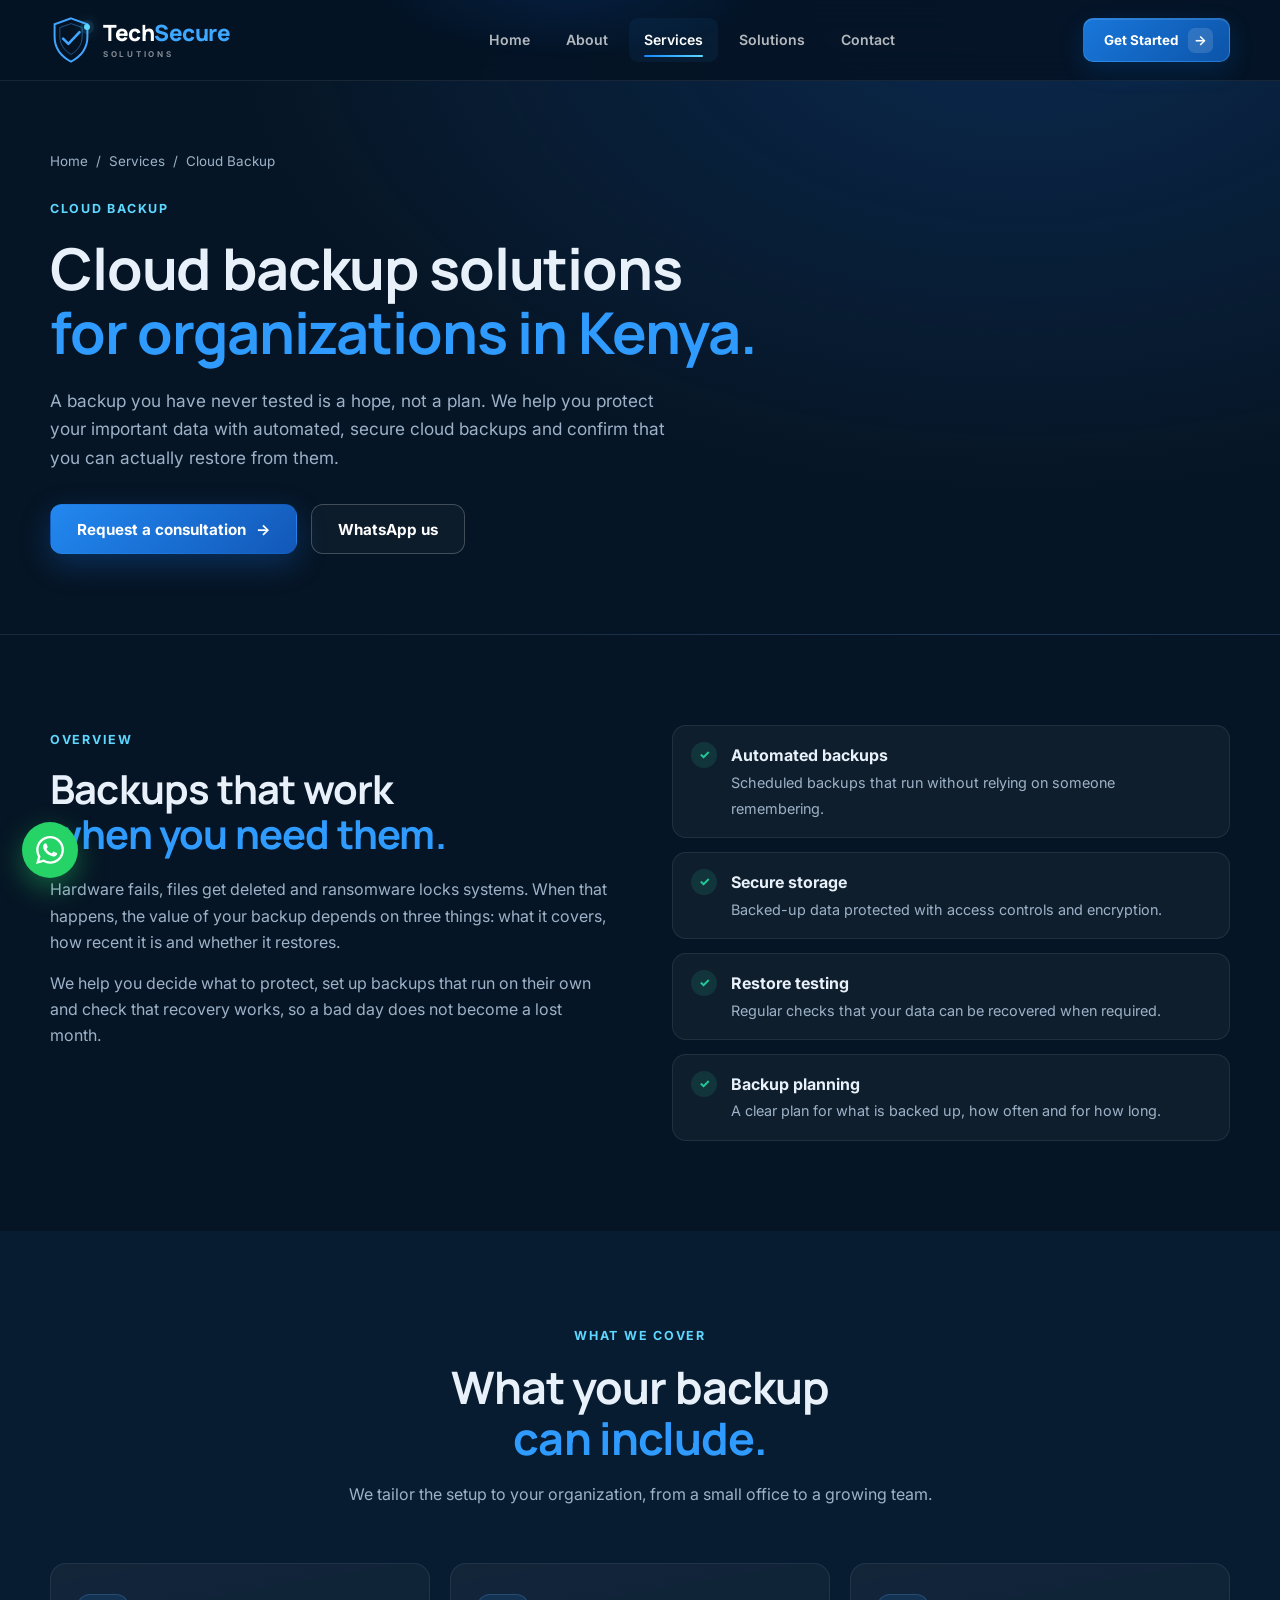
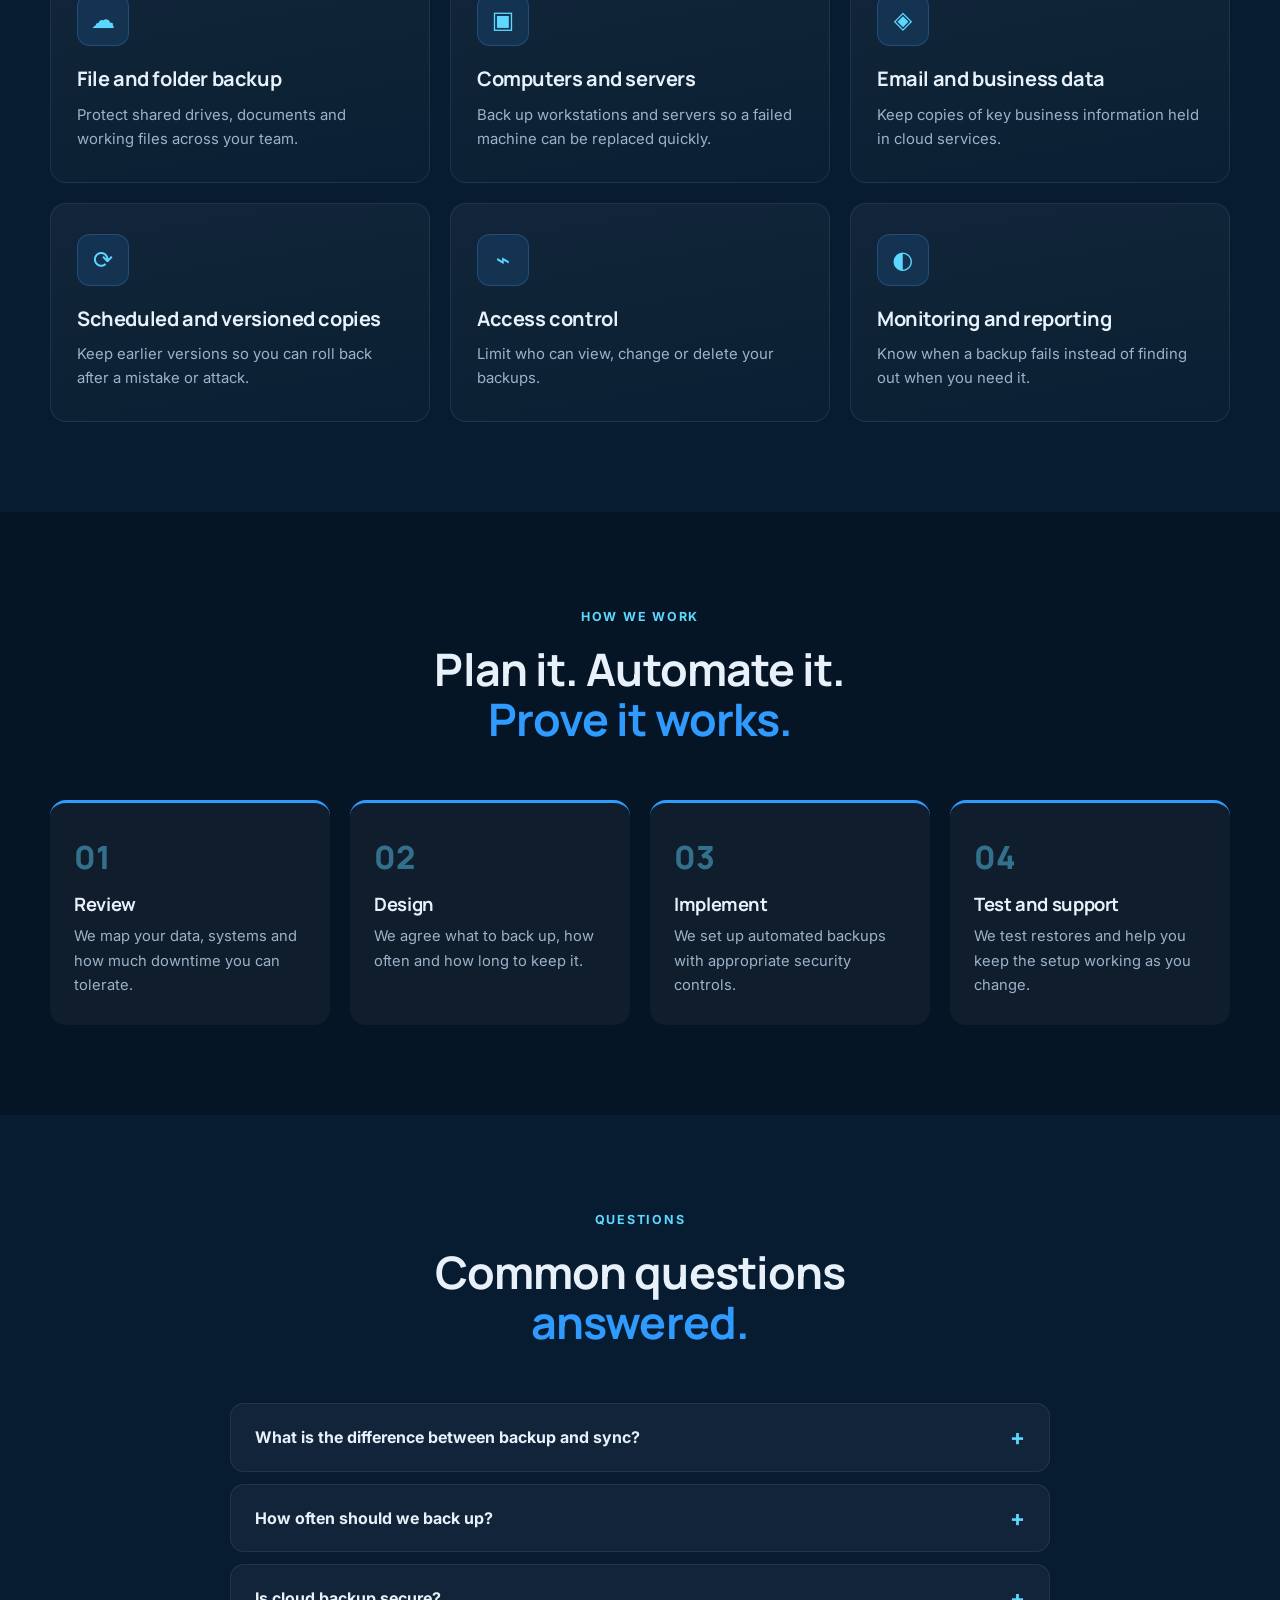
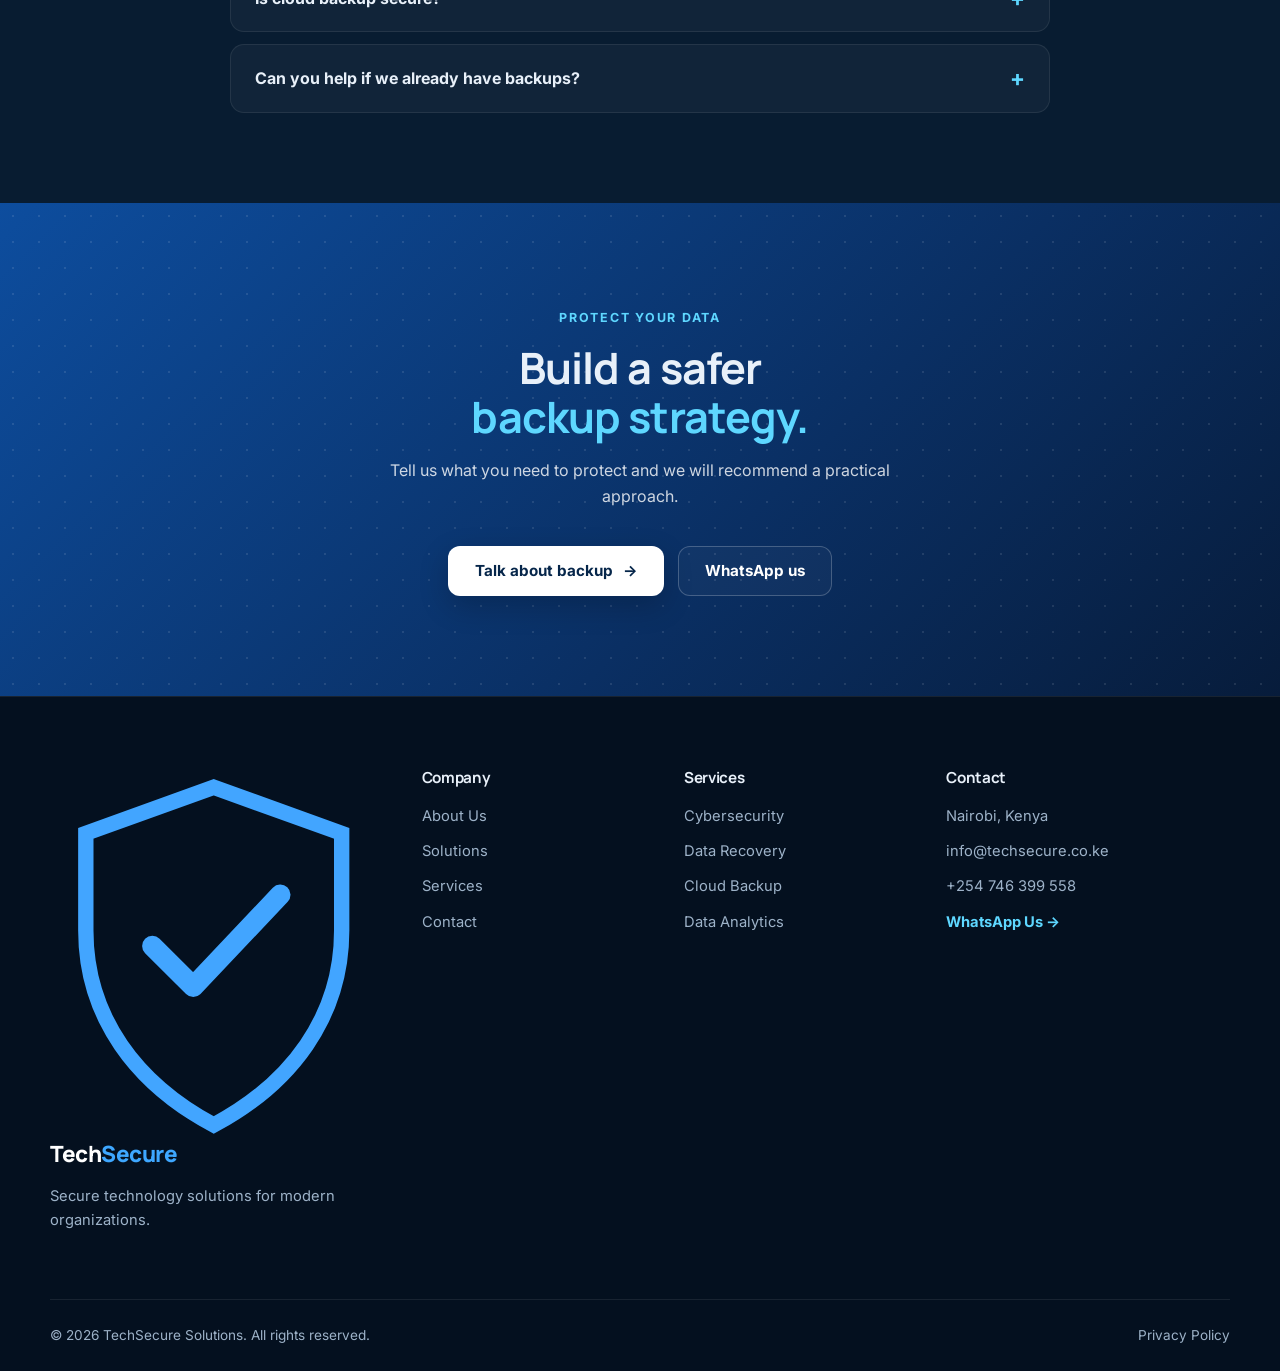
==== TechSecure/pages/cloud-backup.html @ e170213c "Add files via upload" ====
<!DOCTYPE html>
<html lang="en">
<head>
    <meta charset="UTF-8">
    <meta name="viewport" content="width=device-width, initial-scale=1.0">
    <title>Cloud Backup Solutions in Nairobi, Kenya | TechSecure Solutions</title>
    <meta name="description" content="TechSecure Solutions helps organizations in Nairobi and across Kenya plan and run secure, automated cloud backups that protect data and speed up recovery.">
    <meta name="robots" content="index, follow">
    <meta name="theme-color" content="#061525">
    <link rel="canonical" href="https://techsecure.co.ke/pages/cloud-backup.html">

    <meta property="og:type" content="website">
    <meta property="og:url" content="https://techsecure.co.ke/pages/cloud-backup.html">
    <meta property="og:title" content="Cloud Backup Solutions in Kenya | TechSecure Solutions">
    <meta property="og:description" content="TechSecure Solutions helps organizations in Nairobi and across Kenya plan and run secure, automated cloud backups that protect data and speed up recovery.">
    <meta property="og:image" content="https://techsecure.co.ke/images/og-image.png">
    <meta property="og:locale" content="en_KE">

    <link rel="icon" href="data:image/svg+xml,%3Csvg xmlns='http://www.w3.org/2000/svg' viewBox='0 0 32 32'%3E%3Crect width='32' height='32' rx='9' fill='%231466c8'/%3E%3Cpath d='M16 5.5l8 3v7c0 4.7-3.3 8.2-8 10-4.7-1.8-8-5.3-8-10v-7z' fill='none' stroke='%23fff' stroke-width='1.8' stroke-linejoin='round'/%3E%3Cpath d='M12 16l3 3 5-6' fill='none' stroke='%2319c29a' stroke-width='2.2' stroke-linecap='round' stroke-linejoin='round'/%3E%3C/svg%3E">

    <link rel="preconnect" href="https://fonts.googleapis.com">
    <link rel="preconnect" href="https://fonts.gstatic.com" crossorigin>
    <link href="https://fonts.googleapis.com/css2?family=Inter:wght@400;500;600;700;800&family=Manrope:wght@500;600;700;800&display=swap" rel="stylesheet">
    <link rel="stylesheet" href="../css/style.css">
</head>

<body>

    <a href="#main-content" class="skip-link">Skip to main content</a>

    <header class="site-header" id="site-header">
        <div class="header-glow"></div>
        <div class="container">
            <nav class="header-inner" aria-label="Main navigation">

                <a href="../index.html" class="brand" aria-label="TechSecure Solutions home">
                    <span class="brand-icon" aria-hidden="true">
                        <svg width="42" height="48" viewBox="0 0 64 72" xmlns="http://www.w3.org/2000/svg">
                            <path d="M32 3 L57 12 V31 C57 48 47 61 32 69 C17 61 7 48 7 31 V12 Z" fill="none" stroke="currentColor" stroke-width="3"/>
                            <path d="M32 11 L49 17 V31 C49 43 42 52 32 58 C22 52 15 43 15 31 V17 Z" fill="none" stroke="currentColor" stroke-width="1.5" opacity=".45"/>
                            <path d="M20 34 L28 42 L45 24" fill="none" stroke="currentColor" stroke-width="4" stroke-linecap="round" stroke-linejoin="round"/>
                        </svg>
                        <span class="brand-pulse"></span>
                    </span>
                    <span class="brand-name">
                        <span class="brand-tech">Tech</span>
                        <span class="brand-secure">Secure</span>
                        <small>SOLUTIONS</small>
                    </span>
                </a>

                <ul class="nav-links" id="main-navigation">
                    <li><a href="../index.html">Home</a></li>
                    <li><a href="../index.html#about">About</a></li>
                    <li><a href="../index.html#services" class="active">Services</a></li>
                    <li><a href="solutions.html">Solutions</a></li>
                    <li><a href="../index.html#contact">Contact</a></li>
                </ul>

                <a href="../index.html#contact" class="header-cta">
                    <span>Get Started</span>
                    <span class="header-cta-icon" aria-hidden="true">→</span>
                </a>

                <button class="menu-button" id="menuButton" type="button" aria-label="Open navigation menu" aria-expanded="false" aria-controls="main-navigation">
                    <span></span><span></span><span></span>
                </button>

            </nav>
        </div>
    </header>

    <main id="main-content">

        <section class="page-hero">
            <div class="container">
                <div class="breadcrumb">
                    <a href="../index.html">Home</a> <span>/</span>
                    <a href="../index.html#services">Services</a> <span>/</span>
                    <span>Cloud Backup</span>
                </div>
                <span class="section-tag">CLOUD BACKUP</span>
                <h1>Cloud backup solutions <span>for organizations in Kenya.</span></h1>
                <p>A backup you have never tested is a hope, not a plan. We help you protect your important data with automated, secure cloud backups and confirm that you can actually restore from them.</p>
                <div class="hero-buttons">
                    <a href="../index.html#contact" class="btn btn-primary">Request a consultation <span>→</span></a>
                    <a href="https://wa.me/254746399558?text=Hello%20TechSecure%2C%20I%27d%20like%20to%20ask%20about%20cloud%20backup." class="btn btn-outline" target="_blank" rel="noopener noreferrer">WhatsApp us</a>
                </div>
            </div>
        </section>

        <!-- OVERVIEW -->
        <section class="page-section">
            <div class="container split">
                <div>
                    <span class="section-tag">OVERVIEW</span>
                    <h2>Backups that work <span>when you need them.</span></h2>
                    <p>Hardware fails, files get deleted and ransomware locks systems. When that happens, the value of your backup depends on three things: what it covers, how recent it is and whether it restores.</p>
                    <p>We help you decide what to protect, set up backups that run on their own and check that recovery works, so a bad day does not become a lost month.</p>
                </div>
                <ul class="check-list">
                    <li><div><strong>Automated backups</strong><span>Scheduled backups that run without relying on someone remembering.</span></div></li>
                    <li><div><strong>Secure storage</strong><span>Backed-up data protected with access controls and encryption.</span></div></li>
                    <li><div><strong>Restore testing</strong><span>Regular checks that your data can be recovered when required.</span></div></li>
                    <li><div><strong>Backup planning</strong><span>A clear plan for what is backed up, how often and for how long.</span></div></li>
                </ul>
            </div>
        </section>

        <!-- WHAT WE COVER -->
        <section class="page-section alt">
            <div class="container">
                <div class="section-heading">
                    <span class="section-tag">WHAT WE COVER</span>
                    <h2>What your backup <span>can include.</span></h2>
                    <p>We tailor the setup to your organization, from a small office to a growing team.</p>
                </div>
                <div class="grid-3">
                    <article class="service-card">
                        <div class="service-icon" aria-hidden="true">☁</div>
                        <h3>File and folder backup</h3>
                        <p>Protect shared drives, documents and working files across your team.</p>
                    </article>
                    <article class="service-card">
                        <div class="service-icon" aria-hidden="true">▣</div>
                        <h3>Computers and servers</h3>
                        <p>Back up workstations and servers so a failed machine can be replaced quickly.</p>
                    </article>
                    <article class="service-card">
                        <div class="service-icon" aria-hidden="true">◈</div>
                        <h3>Email and business data</h3>
                        <p>Keep copies of key business information held in cloud services.</p>
                    </article>
                    <article class="service-card">
                        <div class="service-icon" aria-hidden="true">⟳</div>
                        <h3>Scheduled and versioned copies</h3>
                        <p>Keep earlier versions so you can roll back after a mistake or attack.</p>
                    </article>
                    <article class="service-card">
                        <div class="service-icon" aria-hidden="true">⌁</div>
                        <h3>Access control</h3>
                        <p>Limit who can view, change or delete your backups.</p>
                    </article>
                    <article class="service-card">
                        <div class="service-icon" aria-hidden="true">◐</div>
                        <h3>Monitoring and reporting</h3>
                        <p>Know when a backup fails instead of finding out when you need it.</p>
                    </article>
                </div>
            </div>
        </section>

        <!-- PROCESS -->
        <section class="page-section">
            <div class="container">
                <div class="section-heading">
                    <span class="section-tag">HOW WE WORK</span>
                    <h2>Plan it. Automate it. <span>Prove it works.</span></h2>
                </div>
                <div class="process-grid">
                    <div class="process-item"><span>01</span><h3>Review</h3><p>We map your data, systems and how much downtime you can tolerate.</p></div>
                    <div class="process-item"><span>02</span><h3>Design</h3><p>We agree what to back up, how often and how long to keep it.</p></div>
                    <div class="process-item"><span>03</span><h3>Implement</h3><p>We set up automated backups with appropriate security controls.</p></div>
                    <div class="process-item"><span>04</span><h3>Test and support</h3><p>We test restores and help you keep the setup working as you change.</p></div>
                </div>
            </div>
        </section>

        <!-- FAQ -->
        <section class="page-section alt">
            <div class="container">
                <div class="section-heading">
                    <span class="section-tag">QUESTIONS</span>
                    <h2>Common questions <span>answered.</span></h2>
                </div>
                <div class="faq">
                    <details><summary>What is the difference between backup and sync?</summary><p>Sync tools copy changes, including deletions and corrupted files, to every device. A backup keeps separate, recoverable copies, often with earlier versions, so you can go back in time.</p></details>
                    <details><summary>How often should we back up?</summary><p>It depends on how much work you can afford to redo. Many organizations back up daily; critical systems may need more frequent copies. We help you choose.</p></details>
                    <details><summary>Is cloud backup secure?</summary><p>It can be, when it is configured properly with strong access controls and encryption. Security depends on the setup, which is why we plan it with you.</p></details>
                    <details><summary>Can you help if we already have backups?</summary><p>Yes. We can review what you have, check coverage and test restores to find gaps before they cost you.</p></details>
                </div>
            </div>
        </section>

        <!-- CTA -->
        <section class="cta" aria-labelledby="page-cta-title">
            <div class="cta-pattern" aria-hidden="true"></div>
            <div class="container" style="text-align:center;">
                <span class="section-tag">PROTECT YOUR DATA</span>
                <h2 id="page-cta-title" style="font-size:clamp(1.9rem,4vw,2.7rem);">Build a safer <span style="color:var(--cyan);">backup strategy.</span></h2>
                <p style="margin:16px auto 30px;max-width:540px;color:rgba(255,255,255,.8);">Tell us what you need to protect and we will recommend a practical approach.</p>
                <div class="hero-buttons" style="justify-content:center;">
                    <a href="../index.html#contact" class="btn btn-light">Talk about backup <span>→</span></a>
                    <a href="https://wa.me/254746399558?text=Hello%20TechSecure%2C%20I%27d%20like%20to%20ask%20about%20your%20services." class="btn btn-outline" target="_blank" rel="noopener noreferrer">WhatsApp us</a>
                </div>
            </div>
        </section>

    </main>

    <footer class="footer">
        <div class="container">
            <div class="footer-grid">
                <div class="footer-company">
                    <a href="../index.html" class="brand" aria-label="TechSecure Solutions home">
                        <span class="brand-icon" aria-hidden="true">
                            <svg width="42" height="48" viewBox="0 0 64 72" xmlns="http://www.w3.org/2000/svg">
                                <path d="M32 3 L57 12 V31 C57 48 47 61 32 69 C17 61 7 48 7 31 V12 Z" fill="none" stroke="currentColor" stroke-width="3"/>
                                <path d="M20 34 L28 42 L45 24" fill="none" stroke="currentColor" stroke-width="4" stroke-linecap="round" stroke-linejoin="round"/>
                            </svg>
                        </span>
                        <span class="brand-name"><span class="brand-tech">Tech</span><span class="brand-secure">Secure</span></span>
                    </a>
                    <p>Secure technology solutions for modern organizations.</p>
                </div>
                <div>
                    <h3>Company</h3>
                    <a href="../index.html#about">About Us</a>
                    <a href="solutions.html">Solutions</a>
                    <a href="../index.html#services">Services</a>
                    <a href="../index.html#contact">Contact</a>
                </div>
                <div>
                    <h3>Services</h3>
                    <a href="cybersecurity.html">Cybersecurity</a>
                    <a href="data-recovery.html">Data Recovery</a>
                    <a href="cloud-backup.html">Cloud Backup</a>
                    <a href="data-analytics.html">Data Analytics</a>
                </div>
                <div>
                    <h3>Contact</h3>
                    <p>Nairobi, Kenya</p>
                    <a href="mailto:info@techsecure.co.ke">info@techsecure.co.ke</a>
                    <a href="tel:+254746399558">+254 746 399 558</a>
                    <a href="https://wa.me/254746399558?text=Hello%20TechSecure%2C%20I%27d%20like%20to%20ask%20about%20your%20services." class="footer-contact" target="_blank" rel="noopener noreferrer">WhatsApp Us →</a>
                </div>
            </div>
            <div class="footer-bottom">
                <p>© <span id="year"></span> TechSecure Solutions. All rights reserved.</p>
                <div><a href="privacy.html">Privacy Policy</a></div>
            </div>
        </div>
    </footer>

    <a class="wa-float" href="https://wa.me/254746399558?text=Hello%20TechSecure%2C%20I%27d%20like%20to%20ask%20about%20your%20services." target="_blank" rel="noopener noreferrer" aria-label="Chat with TechSecure on WhatsApp">
        <svg width="28" height="28" viewBox="0 0 24 24" fill="#fff" aria-hidden="true"><path d="M17.472 14.382c-.297-.149-1.758-.867-2.03-.967-.273-.099-.471-.148-.67.15-.197.297-.767.966-.94 1.164-.173.199-.347.223-.644.075-.297-.15-1.255-.463-2.39-1.475-.883-.788-1.48-1.761-1.653-2.059-.173-.297-.018-.458.13-.606.134-.133.298-.347.446-.52.149-.174.198-.298.298-.497.099-.198.05-.371-.025-.52-.075-.149-.669-1.612-.916-2.207-.242-.579-.487-.5-.669-.51-.173-.008-.371-.01-.57-.01-.198 0-.52.074-.792.372-.272.297-1.04 1.016-1.04 2.479 0 1.462 1.065 2.875 1.213 3.074.149.198 2.096 3.2 5.077 4.487.709.306 1.262.489 1.694.625.712.227 1.36.195 1.871.118.571-.085 1.758-.719 2.006-1.413.248-.694.248-1.289.173-1.413-.074-.124-.272-.198-.57-.347m-5.421 7.403h-.004a9.87 9.87 0 01-5.031-1.378l-.361-.214-3.741.982.998-3.648-.235-.374a9.86 9.86 0 01-1.51-5.26c.001-5.45 4.436-9.884 9.888-9.884 2.64 0 5.122 1.03 6.988 2.898a9.825 9.825 0 012.893 6.994c-.003 5.45-4.437 9.884-9.885 9.884m8.413-18.297A11.815 11.815 0 0012.05 0C5.495 0 .16 5.335.157 11.892c0 2.096.547 4.142 1.588 5.945L.057 24l6.305-1.654a11.882 11.882 0 005.683 1.448h.005c6.554 0 11.89-5.335 11.893-11.893a11.821 11.821 0 00-3.48-8.413Z"/></svg>
    </a>

    <button id="backToTop" class="back-to-top" type="button" aria-label="Back to top">↑</button>

    <script src="../js/script.js"></script>
</body>
</html>
---- TechSecure/css/style.css ----
/* ===== TECHSECURE — COMPLETE STYLESHEET (FINAL) ===== */

:root {
  --bg: #061525;
  --bg-2: #081c31;
  --line: rgba(255, 255, 255, .08);
  --text: #e8f0f9;
  --muted: #9db2c8;
  --blue: #2f9bff;
  --blue-d: #1466c8;
  --cyan: #5ed7ff;
  --green: #22c997;
  --purple: #8b7bff;
  --radius: 16px;
  --head: "Manrope", "Inter", system-ui, sans-serif;
  --body: "Inter", system-ui, -apple-system, "Segoe UI", sans-serif;
}

*, *::before, *::after { box-sizing: border-box; }
html { scroll-behavior: smooth; scroll-padding-top: 90px; }
body {
  margin: 0; background: var(--bg); color: var(--text);
  font-family: var(--body); font-size: 1rem; line-height: 1.65;
  -webkit-font-smoothing: antialiased;
}
img, svg { max-width: 100%; display: block; }
a { color: inherit; text-decoration: none; }
h1, h2, h3 { font-family: var(--head); line-height: 1.12; margin: 0; letter-spacing: -.02em; }
p { margin: 0; }
.container { width: min(1180px, 100% - 40px); margin-inline: auto; }
:focus-visible { outline: 2px solid var(--cyan); outline-offset: 3px; }

.skip-link {
  position: absolute; left: 12px; top: -60px; z-index: 3000;
  background: var(--blue); color: #fff; padding: 10px 16px; border-radius: 8px;
}
.skip-link:focus { top: 12px; }

/* ===== HEADER ===== */
.site-header {
  position: fixed; inset: 0 0 auto 0; z-index: 1000;
  background: rgba(5, 19, 36, .9); border-bottom: 1px solid var(--line);
  backdrop-filter: blur(18px); -webkit-backdrop-filter: blur(18px);
  transition: background .3s, box-shadow .3s, border-color .3s;
}
.site-header.scrolled {
  background: rgba(4, 16, 31, .97); border-bottom-color: rgba(58, 157, 255, .18);
  box-shadow: 0 12px 40px rgba(0, 0, 0, .25);
}
.header-glow {
  position: absolute; top: -120px; left: 28%; width: 420px; height: 180px;
  background: radial-gradient(ellipse, rgba(21, 117, 255, .14), transparent 70%);
  pointer-events: none;
}
.site-header .container { position: relative; }
.header-inner { min-height: 80px; display: flex; align-items: center; justify-content: space-between; gap: 28px; }

.brand { display: inline-flex; align-items: center; gap: 11px; flex-shrink: 0; }
.brand-icon { position: relative; width: 42px; height: 48px; color: #42a5ff; transition: transform .35s, color .35s, filter .35s; }
.brand-icon svg { width: 100%; height: 100%; }
.brand-pulse {
  position: absolute; width: 6px; height: 6px; top: 8px; right: 2px; border-radius: 50%;
  background: var(--cyan); box-shadow: 0 0 0 4px rgba(94, 215, 255, .1), 0 0 14px rgba(94, 215, 255, .7);
  animation: pulse 2.2s infinite ease-in-out;
}
@keyframes pulse { 0%, 100% { opacity: .45; transform: scale(.8); } 50% { opacity: 1; transform: scale(1.15); } }
.brand:hover .brand-icon { color: #66c4ff; transform: translateY(-1px) rotate(-2deg); filter: drop-shadow(0 0 12px rgba(58, 167, 255, .35)); }

.brand-name { display: flex; flex-wrap: wrap; align-items: baseline; line-height: 1; }
.brand-tech, .brand-secure { font-family: var(--head); font-size: 1.4rem; font-weight: 800; letter-spacing: -.5px; }
.brand-tech { color: #fff; }
.brand-secure { color: #3ea7ff; }
.brand-name small { flex-basis: 100%; margin-top: 5px; font-size: .5rem; font-weight: 700; letter-spacing: .34em; color: rgba(255, 255, 255, .5); }

.nav-links { display: flex; align-items: center; gap: 6px; margin: 0; padding: 0; list-style: none; }
.nav-links a {
  position: relative; display: inline-flex; align-items: center; min-height: 44px; padding: 0 15px;
  color: rgba(255, 255, 255, .7); font-size: .88rem; font-weight: 600; border-radius: 9px;
  transition: color .25s, background .25s;
}
.nav-links a::after {
  content: ""; position: absolute; left: 15px; right: 15px; bottom: 5px; height: 2px; border-radius: 10px;
  background: linear-gradient(90deg, #1687ff, var(--cyan)); transform: scaleX(0); transition: transform .25s;
}
.nav-links a:hover { color: #fff; background: rgba(255, 255, 255, .06); }
.nav-links a:hover::after, .nav-links a.active::after { transform: scaleX(1); }
.nav-links a.active { color: #fff; background: rgba(38, 137, 224, .08); }

.header-cta {
  display: inline-flex; align-items: center; gap: 10px; min-height: 44px; padding: 0 16px 0 20px;
  color: #fff; font-size: .84rem; font-weight: 700; border: 1px solid rgba(77, 171, 255, .35); border-radius: 10px;
  background: linear-gradient(135deg, #1977da, #0c54a9);
  box-shadow: 0 8px 24px rgba(0, 105, 210, .2), inset 0 1px 0 rgba(255, 255, 255, .12);
  transition: transform .25s, box-shadow .25s, border-color .25s;
}
.header-cta:hover { transform: translateY(-2px); border-color: rgba(112, 198, 255, .65); box-shadow: 0 12px 30px rgba(0, 115, 230, .3); }
.header-cta-icon { width: 25px; height: 25px; display: grid; place-items: center; border-radius: 7px; background: rgba(255, 255, 255, .13); transition: transform .25s; }
.header-cta:hover .header-cta-icon { transform: translateX(3px); }

.menu-button {
  display: none; width: 45px; height: 45px; padding: 0; flex-direction: column; align-items: center; justify-content: center; gap: 5px;
  border: 1px solid rgba(255, 255, 255, .14); border-radius: 10px; background: rgba(255, 255, 255, .05); cursor: pointer;
}
.menu-button span { width: 19px; height: 2px; border-radius: 10px; background: #fff; transition: transform .3s, opacity .3s; }

/* ===== BUTTONS & SHARED ===== */
.btn {
  display: inline-flex; align-items: center; justify-content: center; gap: 10px; min-height: 50px; padding: 0 26px;
  font: inherit; font-weight: 700; font-size: .95rem; border-radius: 12px; border: 1px solid transparent; cursor: pointer;
  transition: transform .25s, box-shadow .25s, background .25s, border-color .25s;
}
.btn:hover { transform: translateY(-2px); }
.btn-primary { color: #fff; background: linear-gradient(135deg, #2288f0, #1258b8); box-shadow: 0 10px 30px rgba(20, 110, 220, .3); }
.btn-outline { color: #fff; border-color: rgba(255, 255, 255, .22); background: rgba(255, 255, 255, .03); }
.btn-outline:hover { border-color: var(--cyan); background: rgba(94, 215, 255, .06); }
.btn-light { color: #06264a; background: #fff; box-shadow: 0 10px 30px rgba(0, 0, 0, .2); }

.section-tag { display: inline-block; margin-bottom: 16px; font-size: .78rem; font-weight: 700; letter-spacing: .14em; color: var(--cyan); }
h2 span, h1 span { color: var(--blue); display: block; }
.section-heading { max-width: 680px; margin: 0 auto 56px; text-align: center; }
.section-heading h2 { font-size: clamp(1.9rem, 4vw, 2.8rem); }
.section-heading p { margin-top: 18px; color: var(--muted); }
.text-link { display: inline-flex; gap: 8px; margin-top: 26px; font-weight: 700; color: var(--cyan); }
.text-link span { transition: transform .2s; }
.text-link:hover span { transform: translateX(4px); }

/* ===== HERO ===== */
.hero { position: relative; overflow: hidden; padding: 170px 0 100px; background: radial-gradient(ellipse at 75% 20%, rgba(28, 110, 220, .22), transparent 55%), var(--bg); }
.hero-grid-pattern {
  position: absolute; inset: 0; pointer-events: none;
  background-image: linear-gradient(var(--line) 1px, transparent 1px), linear-gradient(90deg, var(--line) 1px, transparent 1px);
  background-size: 56px 56px; mask-image: radial-gradient(ellipse at 60% 30%, #000, transparent 70%);
  -webkit-mask-image: radial-gradient(ellipse at 60% 30%, #000, transparent 70%);
}
.hero .container { position: relative; }
.hero-content { display: grid; grid-template-columns: 1.05fr .95fr; gap: 64px; align-items: center; }
.hero-badge {
  display: inline-flex; align-items: center; gap: 10px; padding: 7px 14px; margin-bottom: 24px;
  font-size: .82rem; font-weight: 600; color: var(--cyan); border: 1px solid rgba(94, 215, 255, .25); border-radius: 999px; background: rgba(94, 215, 255, .06);
}
.status-dot, .live-status span, .panel-stat i { width: 8px; height: 8px; border-radius: 50%; background: var(--green); box-shadow: 0 0 10px var(--green); display: inline-block; }
.hero h1 { font-size: clamp(2.4rem, 5.6vw, 4.1rem); font-weight: 800; }
.hero-text > p { margin-top: 24px; max-width: 540px; color: var(--muted); font-size: 1.08rem; }
.hero-buttons { display: flex; flex-wrap: wrap; gap: 14px; margin-top: 36px; }
.hero-trust { display: flex; align-items: center; gap: 26px; margin-top: 52px; flex-wrap: wrap; }
.trust-item strong { display: block; font-family: var(--head); font-size: 1.6rem; color: #fff; }
.trust-item span { font-size: .8rem; color: var(--muted); }
.trust-line { width: 1px; height: 38px; background: var(--line); }

.hero-visual { position: relative; padding: 24px 0 24px 24px; }
.visual-glow { position: absolute; inset: 10% 0 0 10%; background: radial-gradient(circle, rgba(47, 155, 255, .3), transparent 65%); filter: blur(40px); }
.security-card {
  position: relative; padding: 26px; border-radius: 22px; border: 1px solid rgba(94, 170, 255, .2);
  background: linear-gradient(160deg, rgba(14, 42, 74, .95), rgba(7, 24, 44, .95)); box-shadow: 0 30px 80px rgba(0, 0, 0, .45);
}
.card-top { display: flex; justify-content: space-between; align-items: flex-start; gap: 12px; }
.eyebrow { font-size: .68rem; letter-spacing: .16em; color: var(--muted); font-weight: 700; }
.card-top h3 { font-size: 1.2rem; margin-top: 4px; }
.live-status { display: inline-flex; align-items: center; gap: 7px; font-size: .72rem; font-weight: 700; color: var(--green); padding: 5px 11px; border-radius: 999px; background: rgba(34, 201, 151, .1); }
.security-score { display: grid; place-items: center; margin: 26px 0; }
.score-ring { width: 158px; height: 158px; padding: 8px; border-radius: 50%; background: conic-gradient(var(--blue) 0 98%, rgba(255, 255, 255, .08) 0); }
.score-inner { width: 100%; height: 100%; border-radius: 50%; background: var(--bg-2); display: flex; flex-wrap: wrap; align-content: center; justify-content: center; }
.score-inner strong { font-family: var(--head); font-size: 2.6rem; line-height: 1; }
.score-inner span { font-size: 1rem; color: var(--muted); align-self: flex-start; margin-top: 6px; }
.score-inner small { flex-basis: 100%; text-align: center; color: var(--muted); font-size: .72rem; }
.security-list { display: grid; gap: 10px; }
.security-row { display: flex; align-items: center; gap: 13px; padding: 12px 14px; border-radius: 12px; background: rgba(255, 255, 255, .04); border: 1px solid var(--line); }
.security-row > div:nth-child(2) { flex: 1; min-width: 0; }
.security-row strong { display: block; font-size: .9rem; }
.security-row span { font-size: .76rem; color: var(--muted); }
.security-row b { font-size: .72rem; color: var(--green); }
.security-row-icon { width: 34px; height: 34px; display: grid; place-items: center; border-radius: 9px; font-weight: 800; }
.security-row-icon.blue { background: rgba(47, 155, 255, .16); color: var(--blue); }
.security-row-icon.green { background: rgba(34, 201, 151, .16); color: var(--green); }
.security-row-icon.purple { background: rgba(139, 123, 255, .16); color: var(--purple); }
.card-note { margin-top: 16px; font-size: .72rem; color: var(--muted); text-align: center; opacity: .8; }
.floating-card {
  position: absolute; left: -6px; bottom: -6px; display: flex; align-items: center; gap: 12px; padding: 13px 16px; border-radius: 14px;
  background: #0d2b4c; border: 1px solid rgba(94, 215, 255, .25); box-shadow: 0 18px 40px rgba(0, 0, 0, .4);
}
.floating-card strong { display: block; font-size: .86rem; }
.floating-card span { font-size: .72rem; color: var(--muted); }
.floating-icon { width: 34px; height: 34px; display: grid; place-items: center; border-radius: 50%; background: rgba(34, 201, 151, .18); color: var(--green); font-weight: 800; }
.floating-dot { position: absolute; border-radius: 50%; background: var(--cyan); opacity: .6; }
.dot-one { width: 10px; height: 10px; top: 4px; right: 30px; }
.dot-two { width: 6px; height: 6px; bottom: 90px; right: -8px; }

/* ===== SECTIONS ===== */
.services, .about, .process { padding: 100px 0; }
.services { background: var(--bg-2); }
.services-grid { display: grid; grid-template-columns: repeat(4, 1fr); gap: 20px; }
.service-card {
  position: relative; padding: 30px 26px; border-radius: var(--radius); border: 1px solid var(--line);
  background: linear-gradient(170deg, rgba(255, 255, 255, .045), rgba(255, 255, 255, .015));
  transition: transform .3s, border-color .3s, box-shadow .3s;
}
.service-card:hover { transform: translateY(-6px); border-color: rgba(94, 170, 255, .4); box-shadow: 0 20px 50px rgba(0, 0, 0, .3); }
.featured-service { border-color: rgba(47, 155, 255, .45); background: linear-gradient(170deg, rgba(47, 155, 255, .14), rgba(255, 255, 255, .02)); }
.service-number { position: absolute; top: 24px; right: 24px; font-family: var(--head); font-weight: 800; color: rgba(255, 255, 255, .14); }
.service-icon { width: 52px; height: 52px; display: grid; place-items: center; margin-bottom: 22px; border-radius: 13px; font-size: 1.5rem; color: var(--cyan); background: rgba(47, 155, 255, .13); border: 1px solid rgba(94, 170, 255, .22); }
.service-card h3 { font-size: 1.25rem; margin-bottom: 12px; }
.service-card p { color: var(--muted); font-size: .93rem; }
.service-card > a { display: inline-flex; gap: 8px; margin-top: 22px; font-weight: 700; font-size: .9rem; color: var(--cyan); }

.about-grid { display: grid; grid-template-columns: .95fr 1.05fr; gap: 72px; align-items: center; }
.about-panel { position: relative; overflow: hidden; min-height: 420px; padding: 34px; border-radius: 22px; border: 1px solid rgba(94, 170, 255, .2); background: linear-gradient(160deg, #0d2c4f, #071a2f); display: flex; flex-direction: column; justify-content: space-between; }
.panel-grid { position: absolute; inset: 0; background-image: linear-gradient(var(--line) 1px, transparent 1px), linear-gradient(90deg, var(--line) 1px, transparent 1px); background-size: 34px 34px; opacity: .7; }
.panel-content, .panel-stat { position: relative; }
.shield-large { width: 66px; height: 66px; display: grid; place-items: center; margin-bottom: 20px; border-radius: 18px; font-size: 1.8rem; color: #fff; background: linear-gradient(135deg, #2b90f5, #1258b8); box-shadow: 0 12px 36px rgba(30, 130, 240, .4); }
.panel-content > span { display: block; font-size: .72rem; letter-spacing: .18em; color: var(--muted); margin-bottom: 8px; }
.panel-content strong { display: block; font-family: var(--head); font-size: 1.6rem; line-height: 1.25; }
.panel-stat { display: flex; justify-content: space-between; align-items: center; padding: 14px 18px; border-radius: 12px; background: rgba(0, 0, 0, .28); border: 1px solid var(--line); }
.panel-stat span { font-size: .72rem; letter-spacing: .12em; color: var(--muted); }
.panel-stat strong { display: inline-flex; align-items: center; gap: 8px; font-size: .82rem; color: var(--green); }
.about-content h2 { font-size: clamp(1.9rem, 4vw, 2.7rem); margin-bottom: 22px; }
.about-content > p { color: var(--muted); margin-bottom: 14px; }
.about-features { display: grid; gap: 18px; margin-top: 30px; }
.about-features > div { display: flex; gap: 15px; align-items: flex-start; }
.about-features strong { display: block; }
.about-features p { color: var(--muted); font-size: .9rem; }
.feature-check { flex: none; width: 28px; height: 28px; display: grid; place-items: center; border-radius: 50%; font-size: .8rem; font-weight: 800; color: var(--green); background: rgba(34, 201, 151, .14); }

.process { background: var(--bg-2); }
.process-grid { display: grid; grid-template-columns: repeat(4, 1fr); gap: 20px; }
.process-item { padding: 28px 24px; border-radius: var(--radius); border-top: 3px solid var(--blue); background: rgba(255, 255, 255, .035); }
.process-item span { font-family: var(--head); font-size: 2rem; font-weight: 800; color: rgba(94, 215, 255, .45); }
.process-item h3 { margin: 10px 0; font-size: 1.15rem; }
.process-item p { color: var(--muted); font-size: .92rem; }

/* ===== CONTACT SECTION ===== */
.cta { position: relative; overflow: hidden; padding: 100px 0; background: linear-gradient(135deg, #0d4d9e, #0a2f63 60%, #071c3b); }
.cta-pattern { position: absolute; inset: 0; background-image: radial-gradient(rgba(255, 255, 255, .1) 1px, transparent 1px); background-size: 26px 26px; }
.cta .container { position: relative; }

.contact-heading { max-width: 640px; margin: 0 0 52px; }
.contact-heading h2 { font-size: clamp(1.9rem, 4vw, 2.7rem); }
.contact-heading h2 span { color: var(--cyan); }
.contact-heading p { margin-top: 14px; color: rgba(255, 255, 255, .8); }

.contact-grid { display: grid; grid-template-columns: .8fr 1.2fr; gap: 28px; align-items: stretch; }

.contact-info, .contact-form {
  position: relative; padding: 38px; border-radius: 22px;
  background: rgba(4, 16, 31, .6); border: 1px solid rgba(255, 255, 255, .12);
  box-shadow: 0 24px 60px rgba(0, 0, 0, .28);
  backdrop-filter: blur(12px); -webkit-backdrop-filter: blur(12px);
}
.contact-info { display: flex; flex-direction: column; }
.contact-info h3, .contact-form h3 { font-size: 1.4rem; margin-bottom: 26px; }

.contact-details { list-style: none; margin: 0 0 32px; padding: 0; display: grid; gap: 14px; }
.contact-details li {
  display: flex; align-items: center; gap: 16px; padding: 14px 16px;
  border-radius: 14px; background: rgba(255, 255, 255, .04); border: 1px solid rgba(255, 255, 255, .08);
  transition: border-color .25s, background .25s;
}
.contact-details li:hover { border-color: rgba(94, 215, 255, .35); background: rgba(94, 215, 255, .06); }
.contact-icon {
  flex: none; width: 46px; height: 46px; display: grid; place-items: center;
  border-radius: 12px; font-size: 1.15rem; color: var(--cyan);
  background: rgba(94, 215, 255, .1); border: 1px solid rgba(94, 215, 255, .22);
}
.contact-details li > div { min-width: 0; }
.contact-details strong { display: block; margin-bottom: 2px; font-size: .7rem; letter-spacing: .12em; text-transform: uppercase; color: var(--muted); }
.contact-details a, .contact-details li > div > span { display: block; font-size: 1rem; font-weight: 600; color: #fff; word-break: break-word; }
.contact-details a:hover { color: var(--cyan); }
.contact-info .btn { margin-top: auto; width: 100%; }

/* honeypot: hidden from people, visible to bots */
.hp { position: absolute !important; left: -9999px; width: 1px; height: 1px; overflow: hidden; opacity: 0; }

.form-row { display: grid; grid-template-columns: 1fr 1fr; gap: 16px; }
.fld { margin-bottom: 18px; }
.fld label { display: block; margin-bottom: 8px; font-size: .8rem; font-weight: 600; letter-spacing: .02em; color: rgba(255, 255, 255, .75); }
.fld input, .fld select, .fld textarea {
  display: block; width: 100%; padding: 14px 16px; font: inherit; font-size: .95rem; color: #fff;
  background: rgba(255, 255, 255, .06); border: 1px solid rgba(255, 255, 255, .16);
  border-radius: 12px; transition: border-color .2s, background .2s, box-shadow .2s;
}
.fld select {
  appearance: none; -webkit-appearance: none; cursor: pointer; padding-right: 44px;
  background-image: url("data:image/svg+xml,%3Csvg xmlns='http://www.w3.org/2000/svg' width='14' height='9' viewBox='0 0 14 9'%3E%3Cpath d='M1 1.5l6 6 6-6' fill='none' stroke='%235ed7ff' stroke-width='2' stroke-linecap='round' stroke-linejoin='round'/%3E%3C/svg%3E");
  background-repeat: no-repeat; background-position: right 16px center;
}
.fld select option { color: #06264a; background: #fff; }
.fld textarea { resize: vertical; min-height: 130px; line-height: 1.6; }
.fld input:hover, .fld select:hover, .fld textarea:hover { border-color: rgba(255, 255, 255, .3); }
.fld input:focus, .fld select:focus, .fld textarea:focus {
  outline: none; border-color: var(--cyan); background: rgba(255, 255, 255, .09);
  box-shadow: 0 0 0 4px rgba(94, 215, 255, .14);
}
.fld input::placeholder, .fld textarea::placeholder { color: rgba(255, 255, 255, .35); }

.contact-form .btn { width: 100%; margin-top: 6px; }
.form-note { margin-top: 18px; font-size: .8rem; text-align: center; color: rgba(255, 255, 255, .6); }
.form-note a { color: var(--cyan); text-decoration: underline; text-underline-offset: 3px; }

/* ===== FOOTER ===== */
.footer { padding: 72px 0 0; background: #04101f; border-top: 1px solid var(--line); }
.footer-grid { display: grid; grid-template-columns: 1.5fr 1fr 1fr 1.3fr; gap: 44px; }
.footer-company p { margin: 18px 0 20px; color: var(--muted); max-width: 300px; font-size: .92rem; }
.footer h3 { font-size: .95rem; margin-bottom: 18px; }
.footer-grid > div > a, .footer-grid > div > p { display: block; margin-bottom: 11px; color: var(--muted); font-size: .92rem; }
.footer-grid a:hover { color: #fff; }
.footer-contact { color: var(--cyan) !important; font-weight: 700; }
.footer-bottom { display: flex; justify-content: space-between; flex-wrap: wrap; gap: 14px; margin-top: 56px; padding: 24px 0; border-top: 1px solid var(--line); font-size: .85rem; color: var(--muted); }
.footer-bottom div { display: flex; gap: 22px; }
.footer-bottom a:hover { color: #fff; }

/* ===== FLOATING BUTTONS ===== */
.wa-float {
  position: fixed; left: 22px; bottom: 22px; z-index: 900;
  width: 56px; height: 56px; display: grid; place-items: center;
  border-radius: 50%; background: #25d366;
  box-shadow: 0 10px 28px rgba(37, 211, 102, .4);
  transition: transform .25s, box-shadow .25s;
}
.wa-float:hover { transform: scale(1.08); box-shadow: 0 14px 34px rgba(37, 211, 102, .55); }

.back-to-top {
  position: fixed; right: 22px; bottom: 22px; z-index: 900; width: 46px; height: 46px; border-radius: 12px; border: 1px solid rgba(94, 170, 255, .35);
  background: #0d2b4c; color: #fff; font-size: 1.2rem; cursor: pointer; opacity: 0; visibility: hidden; transform: translateY(12px); transition: .3s;
}
.back-to-top.show { opacity: 1; visibility: visible; transform: none; }
.back-to-top:hover { background: var(--blue-d); }

/* ===== RESPONSIVE ===== */
@media (max-width: 1050px) {
  .services-grid, .process-grid { grid-template-columns: repeat(2, 1fr); }
  .hero-content, .about-grid { grid-template-columns: 1fr; gap: 48px; }
  .footer-grid { grid-template-columns: 1fr 1fr; }
  .nav-links a { padding: 0 11px; }
}
@media (max-width: 900px) {
  .header-cta { display: none; }
  .menu-button { display: flex; position: relative; z-index: 2100; }
  .nav-links {
    position: fixed; top: 0; right: 0; width: min(82vw, 340px); height: 100vh; padding: 100px 26px 40px; flex-direction: column; align-items: stretch; gap: 8px;
    background: linear-gradient(180deg, #071b31, #041326); border-left: 1px solid rgba(67, 165, 255, .14); box-shadow: -20px 0 60px rgba(0, 0, 0, .4);
    transform: translateX(100%); transition: transform .35s cubic-bezier(.77, 0, .175, 1); z-index: 2000;
  }
  .nav-links.mobile-open { transform: none; }
  .nav-links a { width: 100%; min-height: 54px; padding: 0 18px; font-size: 1rem; }
  .nav-links a::after { display: none; }
  .nav-links a.active { border-left: 3px solid var(--blue); }
  body.menu-active { overflow: hidden; }
  body.menu-active .menu-button span:nth-child(1) { transform: translateY(7px) rotate(45deg); }
  body.menu-active .menu-button span:nth-child(2) { opacity: 0; }
  body.menu-active .menu-button span:nth-child(3) { transform: translateY(-7px) rotate(-45deg); }
  .contact-grid { grid-template-columns: 1fr; }
  .contact-info .btn { margin-top: 0; }
}
@media (max-width: 640px) {
  .hero { padding: 130px 0 70px; }
  .services, .about, .process, .cta { padding: 70px 0; }
  .services-grid, .process-grid, .footer-grid { grid-template-columns: 1fr; }
  .hero-visual { padding: 0; }
  .floating-card { position: relative; left: 0; bottom: 0; margin-top: 14px; }
  .trust-line { display: none; }
  .hero-trust { gap: 22px; }
  .brand-name small { display: none; }
  .brand-tech, .brand-secure { font-size: 1.2rem; }
  .btn { width: 100%; }
  .form-row { grid-template-columns: 1fr; gap: 0; }
  .contact-info, .contact-form { padding: 24px; border-radius: 18px; }
  .wa-float { width: 52px; height: 52px; left: 16px; bottom: 16px; }
}
@media (prefers-reduced-motion: reduce) {
  * { animation: none !important; transition: none !important; scroll-behavior: auto !important; }
}
/* ===== INNER PAGES ===== */
.page-hero { position: relative; overflow: hidden; padding: 150px 0 80px; background: radial-gradient(ellipse at 80% 0%, rgba(28, 110, 220, .22), transparent 55%), var(--bg); border-bottom: 1px solid var(--line); }
.page-hero .container { position: relative; }
.breadcrumb { display: flex; gap: 8px; margin-bottom: 22px; font-size: .84rem; color: var(--muted); }
.breadcrumb a:hover { color: var(--cyan); }
.page-hero h1 { font-size: clamp(2.2rem, 5vw, 3.6rem); max-width: 760px; }
.page-hero p { margin-top: 22px; max-width: 640px; color: var(--muted); font-size: 1.08rem; }
.page-hero .hero-buttons { margin-top: 32px; }

.page-section { padding: 90px 0; }
.page-section.alt { background: var(--bg-2); }
.split { display: grid; grid-template-columns: 1fr 1fr; gap: 64px; align-items: start; }
.split h2 { font-size: clamp(1.8rem, 3.6vw, 2.5rem); margin-bottom: 20px; }
.split p { color: var(--muted); margin-bottom: 14px; }
.check-list { list-style: none; margin: 0; padding: 0; display: grid; gap: 14px; }
.check-list li { display: flex; gap: 14px; align-items: flex-start; padding: 16px 18px; border-radius: 14px; background: rgba(255, 255, 255, .04); border: 1px solid var(--line); }
.check-list li::before { content: "✓"; flex: none; width: 26px; height: 26px; display: grid; place-items: center; border-radius: 50%; font-size: .78rem; font-weight: 800; color: var(--green); background: rgba(34, 201, 151, .14); }
.check-list strong { display: block; }
.check-list span { color: var(--muted); font-size: .9rem; }
.grid-3 { display: grid; grid-template-columns: repeat(3, 1fr); gap: 20px; }

@media (max-width: 900px) {
  .split { grid-template-columns: 1fr; gap: 36px; }
  .grid-3 { grid-template-columns: 1fr; }
}
@media (max-width: 640px) {
  .page-hero { padding: 120px 0 60px; }
  .page-section { padding: 64px 0; }
}
/* ===== PAGE ADDITIONS (FAQ, legal text) ===== */

.page-section .section-heading p { max-width: 600px; margin-inline: auto; }
.page-section .services-grid { margin-top: 0; }

.faq { max-width: 820px; margin: 0 auto; display: grid; gap: 12px; }
.faq details { padding: 0 24px; border-radius: 14px; background: rgba(255, 255, 255, .04); border: 1px solid var(--line); transition: border-color .25s, background .25s; }
.faq details[open] { border-color: rgba(94, 215, 255, .3); background: rgba(94, 215, 255, .04); }
.faq summary { display: flex; justify-content: space-between; align-items: center; gap: 18px; padding: 20px 0; font-weight: 700; cursor: pointer; list-style: none; }
.faq summary::-webkit-details-marker { display: none; }
.faq summary::after { content: "+"; flex: none; font-size: 1.4rem; line-height: 1; color: var(--cyan); }
.faq details[open] summary::after { content: "\2212"; }
.faq details p { padding: 0 0 22px; color: var(--muted); font-size: .96rem; }

.legal { max-width: 800px; }
.legal h2 { margin: 44px 0 14px; font-size: 1.35rem; }
.legal h2:first-child { margin-top: 0; }
.legal p, .legal li { color: var(--muted); }
.legal p { margin-bottom: 14px; }
.legal ul { margin: 0 0 16px; padding-left: 22px; display: grid; gap: 8px; }
.legal strong { color: var(--text); }
.legal a { color: var(--cyan); text-decoration: underline; text-underline-offset: 3px; }
.legal-date { margin-top: 12px !important; font-size: .9rem !important; }

@media (max-width: 640px) {
  .faq details { padding: 0 18px; }
}
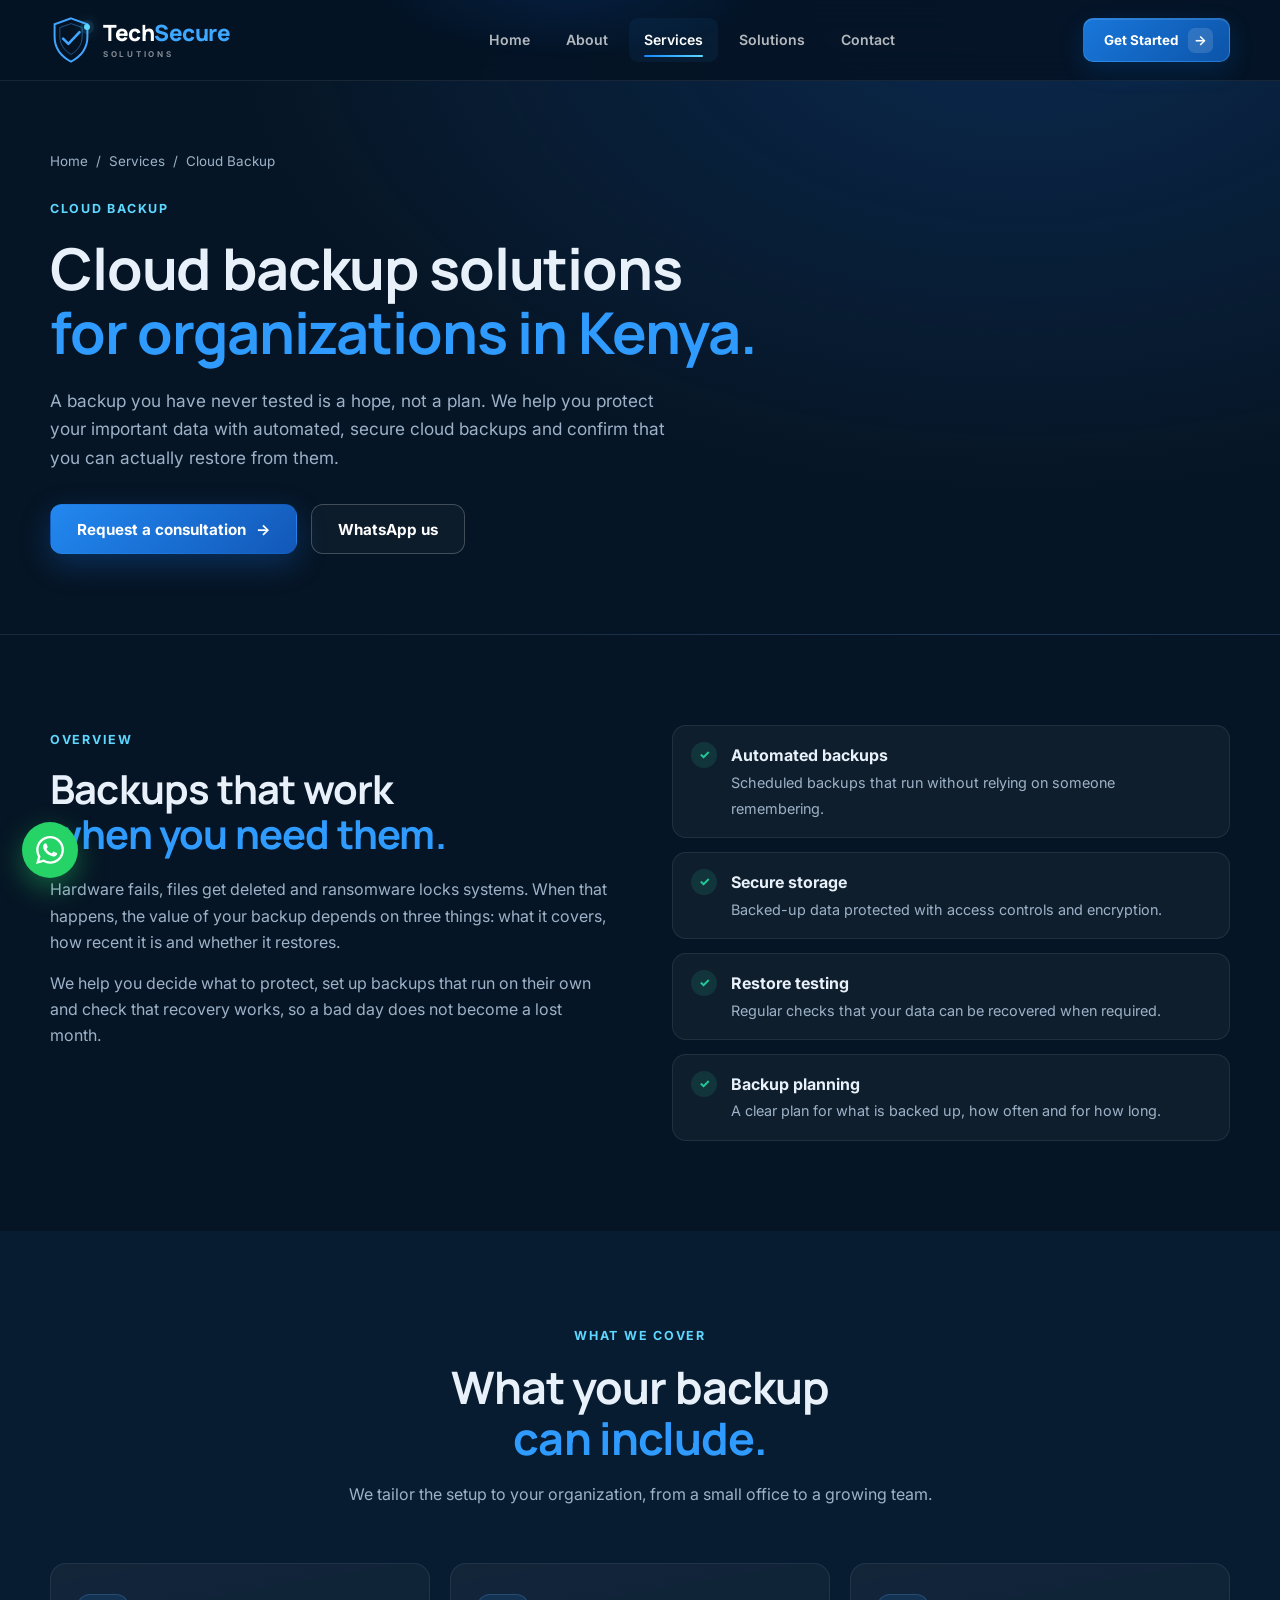
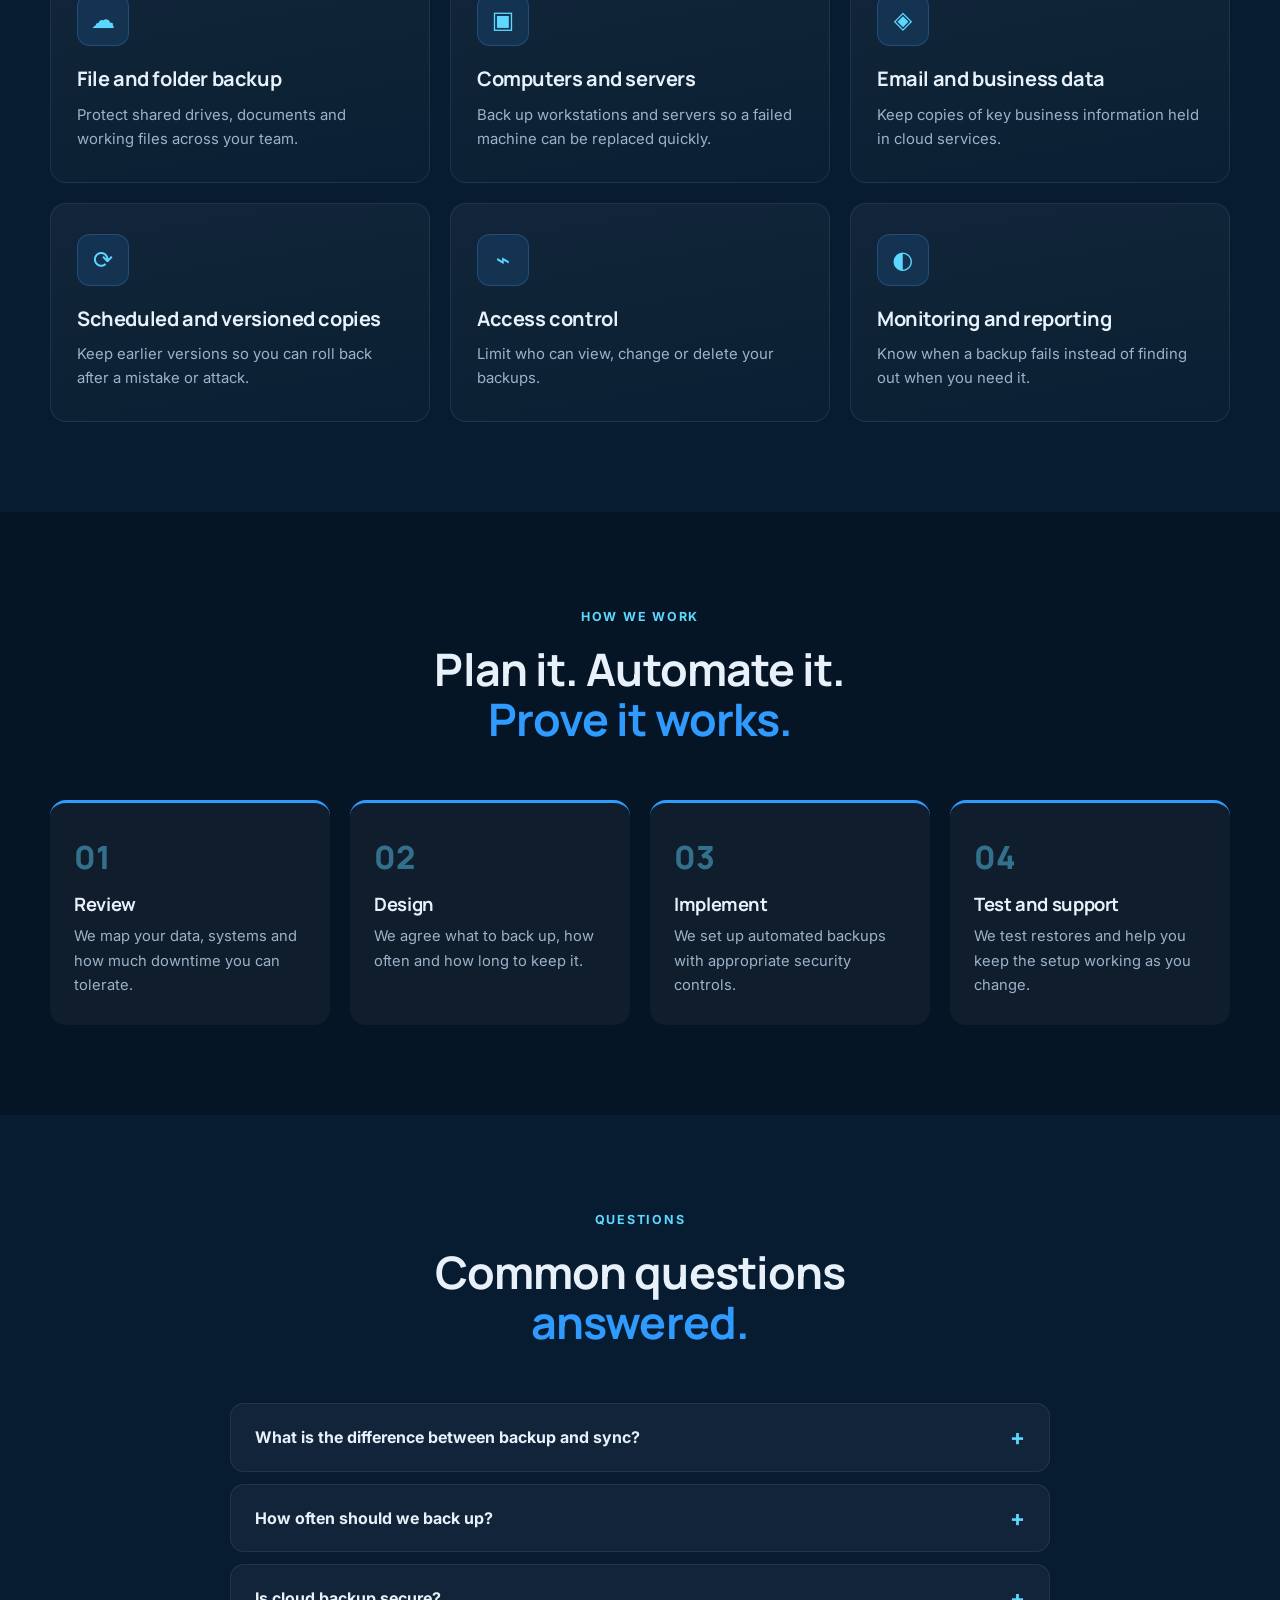
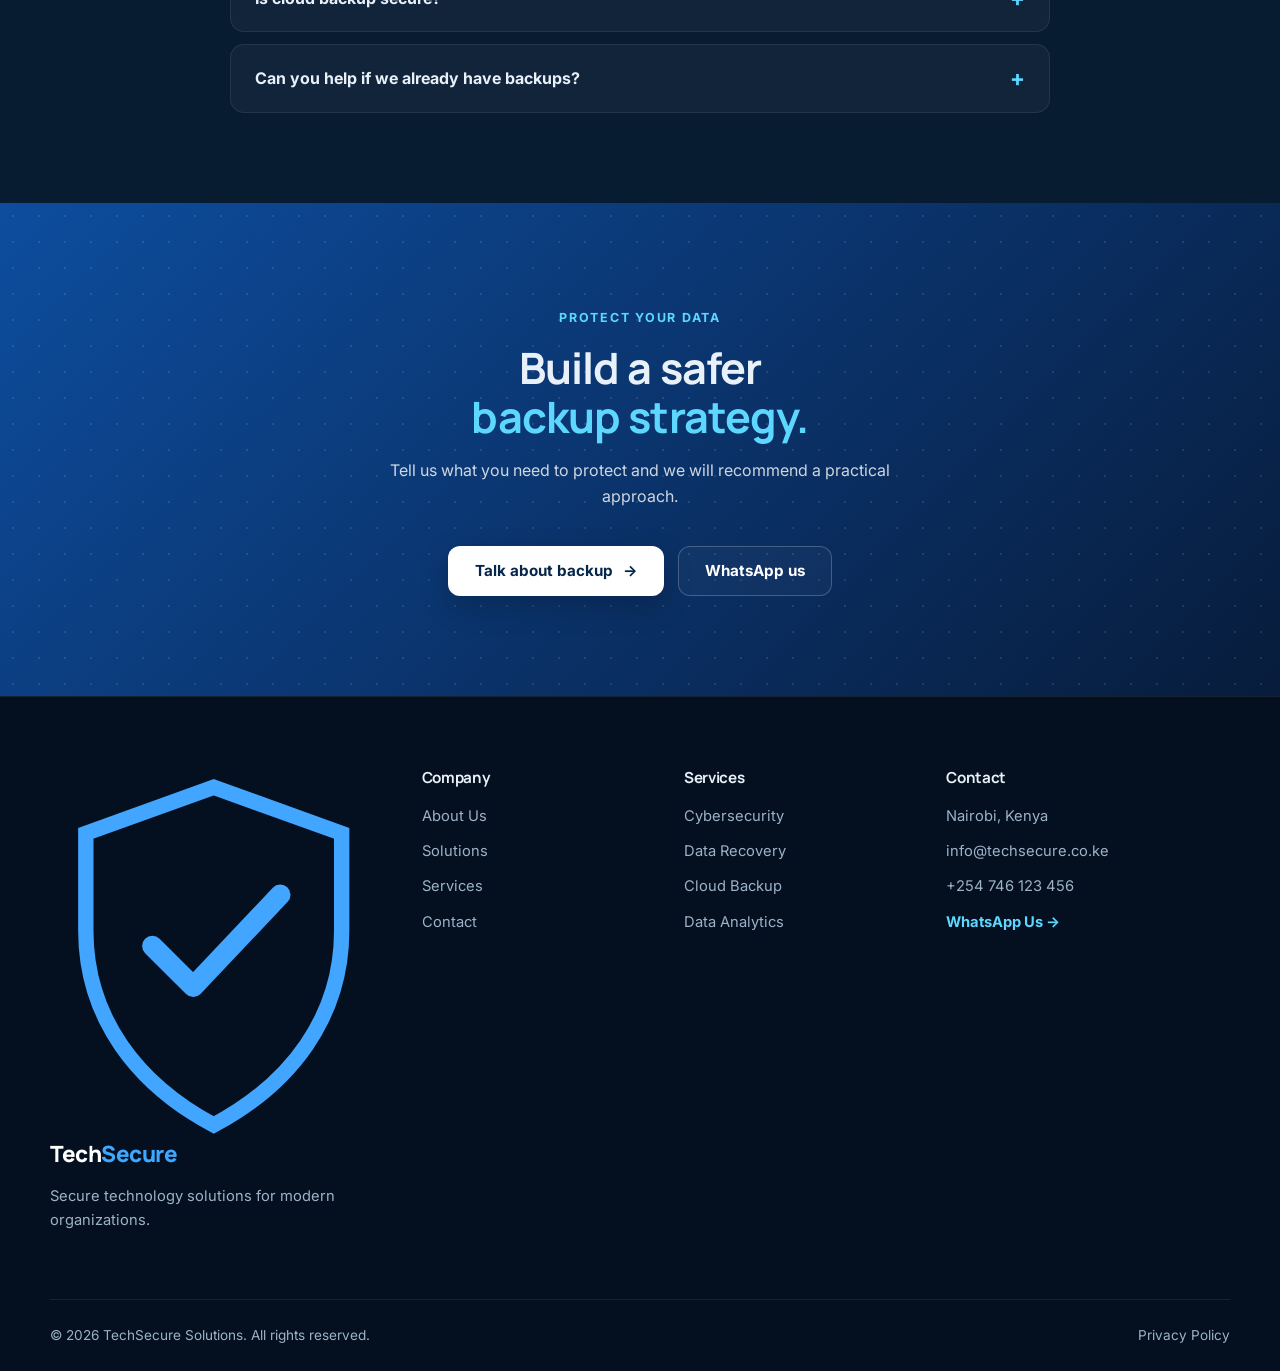
==== commit 71953a65: "Update cloud-backup.html" ====
--- a/TechSecure/pages/cloud-backup.html
+++ b/TechSecure/pages/cloud-backup.html
@@ -84,7 +84,7 @@
                 <p>A backup you have never tested is a hope, not a plan. We help you protect your important data with automated, secure cloud backups and confirm that you can actually restore from them.</p>
                 <div class="hero-buttons">
                     <a href="../index.html#contact" class="btn btn-primary">Request a consultation <span>→</span></a>
-                    <a href="https://wa.me/254746399558?text=Hello%20TechSecure%2C%20I%27d%20like%20to%20ask%20about%20cloud%20backup." class="btn btn-outline" target="_blank" rel="noopener noreferrer">WhatsApp us</a>
+                    <a href="https://wa.me/254746123456?text=Hello%20TechSecure%2C%20I%27d%20like%20to%20ask%20about%20cloud%20backup." class="btn btn-outline" target="_blank" rel="noopener noreferrer">WhatsApp us</a>
                 </div>
             </div>
         </section>
@@ -191,7 +191,7 @@
                 <p style="margin:16px auto 30px;max-width:540px;color:rgba(255,255,255,.8);">Tell us what you need to protect and we will recommend a practical approach.</p>
                 <div class="hero-buttons" style="justify-content:center;">
                     <a href="../index.html#contact" class="btn btn-light">Talk about backup <span>→</span></a>
-                    <a href="https://wa.me/254746399558?text=Hello%20TechSecure%2C%20I%27d%20like%20to%20ask%20about%20your%20services." class="btn btn-outline" target="_blank" rel="noopener noreferrer">WhatsApp us</a>
+                    <a href="https://wa.me/254746123456?text=Hello%20TechSecure%2C%20I%27d%20like%20to%20ask%20about%20your%20services." class="btn btn-outline" target="_blank" rel="noopener noreferrer">WhatsApp us</a>
                 </div>
             </div>
         </section>
@@ -231,8 +231,8 @@
                     <h3>Contact</h3>
                     <p>Nairobi, Kenya</p>
                     <a href="mailto:info@techsecure.co.ke">info@techsecure.co.ke</a>
-                    <a href="tel:+254746399558">+254 746 399 558</a>
-                    <a href="https://wa.me/254746399558?text=Hello%20TechSecure%2C%20I%27d%20like%20to%20ask%20about%20your%20services." class="footer-contact" target="_blank" rel="noopener noreferrer">WhatsApp Us →</a>
+                    <a href="tel:+254746123456">+254 746 123 456</a>
+                    <a href="https://wa.me/254746123456?text=Hello%20TechSecure%2C%20I%27d%20like%20to%20ask%20about%20your%20services." class="footer-contact" target="_blank" rel="noopener noreferrer">WhatsApp Us →</a>
                 </div>
             </div>
             <div class="footer-bottom">
@@ -242,7 +242,7 @@
         </div>
     </footer>
 
-    <a class="wa-float" href="https://wa.me/254746399558?text=Hello%20TechSecure%2C%20I%27d%20like%20to%20ask%20about%20your%20services." target="_blank" rel="noopener noreferrer" aria-label="Chat with TechSecure on WhatsApp">
+    <a class="wa-float" href="https://wa.me/254746123456?text=Hello%20TechSecure%2C%20I%27d%20like%20to%20ask%20about%20your%20services." target="_blank" rel="noopener noreferrer" aria-label="Chat with TechSecure on WhatsApp">
         <svg width="28" height="28" viewBox="0 0 24 24" fill="#fff" aria-hidden="true"><path d="M17.472 14.382c-.297-.149-1.758-.867-2.03-.967-.273-.099-.471-.148-.67.15-.197.297-.767.966-.94 1.164-.173.199-.347.223-.644.075-.297-.15-1.255-.463-2.39-1.475-.883-.788-1.48-1.761-1.653-2.059-.173-.297-.018-.458.13-.606.134-.133.298-.347.446-.52.149-.174.198-.298.298-.497.099-.198.05-.371-.025-.52-.075-.149-.669-1.612-.916-2.207-.242-.579-.487-.5-.669-.51-.173-.008-.371-.01-.57-.01-.198 0-.52.074-.792.372-.272.297-1.04 1.016-1.04 2.479 0 1.462 1.065 2.875 1.213 3.074.149.198 2.096 3.2 5.077 4.487.709.306 1.262.489 1.694.625.712.227 1.36.195 1.871.118.571-.085 1.758-.719 2.006-1.413.248-.694.248-1.289.173-1.413-.074-.124-.272-.198-.57-.347m-5.421 7.403h-.004a9.87 9.87 0 01-5.031-1.378l-.361-.214-3.741.982.998-3.648-.235-.374a9.86 9.86 0 01-1.51-5.26c.001-5.45 4.436-9.884 9.888-9.884 2.64 0 5.122 1.03 6.988 2.898a9.825 9.825 0 012.893 6.994c-.003 5.45-4.437 9.884-9.885 9.884m8.413-18.297A11.815 11.815 0 0012.05 0C5.495 0 .16 5.335.157 11.892c0 2.096.547 4.142 1.588 5.945L.057 24l6.305-1.654a11.882 11.882 0 005.683 1.448h.005c6.554 0 11.89-5.335 11.893-11.893a11.821 11.821 0 00-3.48-8.413Z"/></svg>
     </a>
 
@@ -250,4 +250,4 @@
 
     <script src="../js/script.js"></script>
 </body>
-</html>+</html>
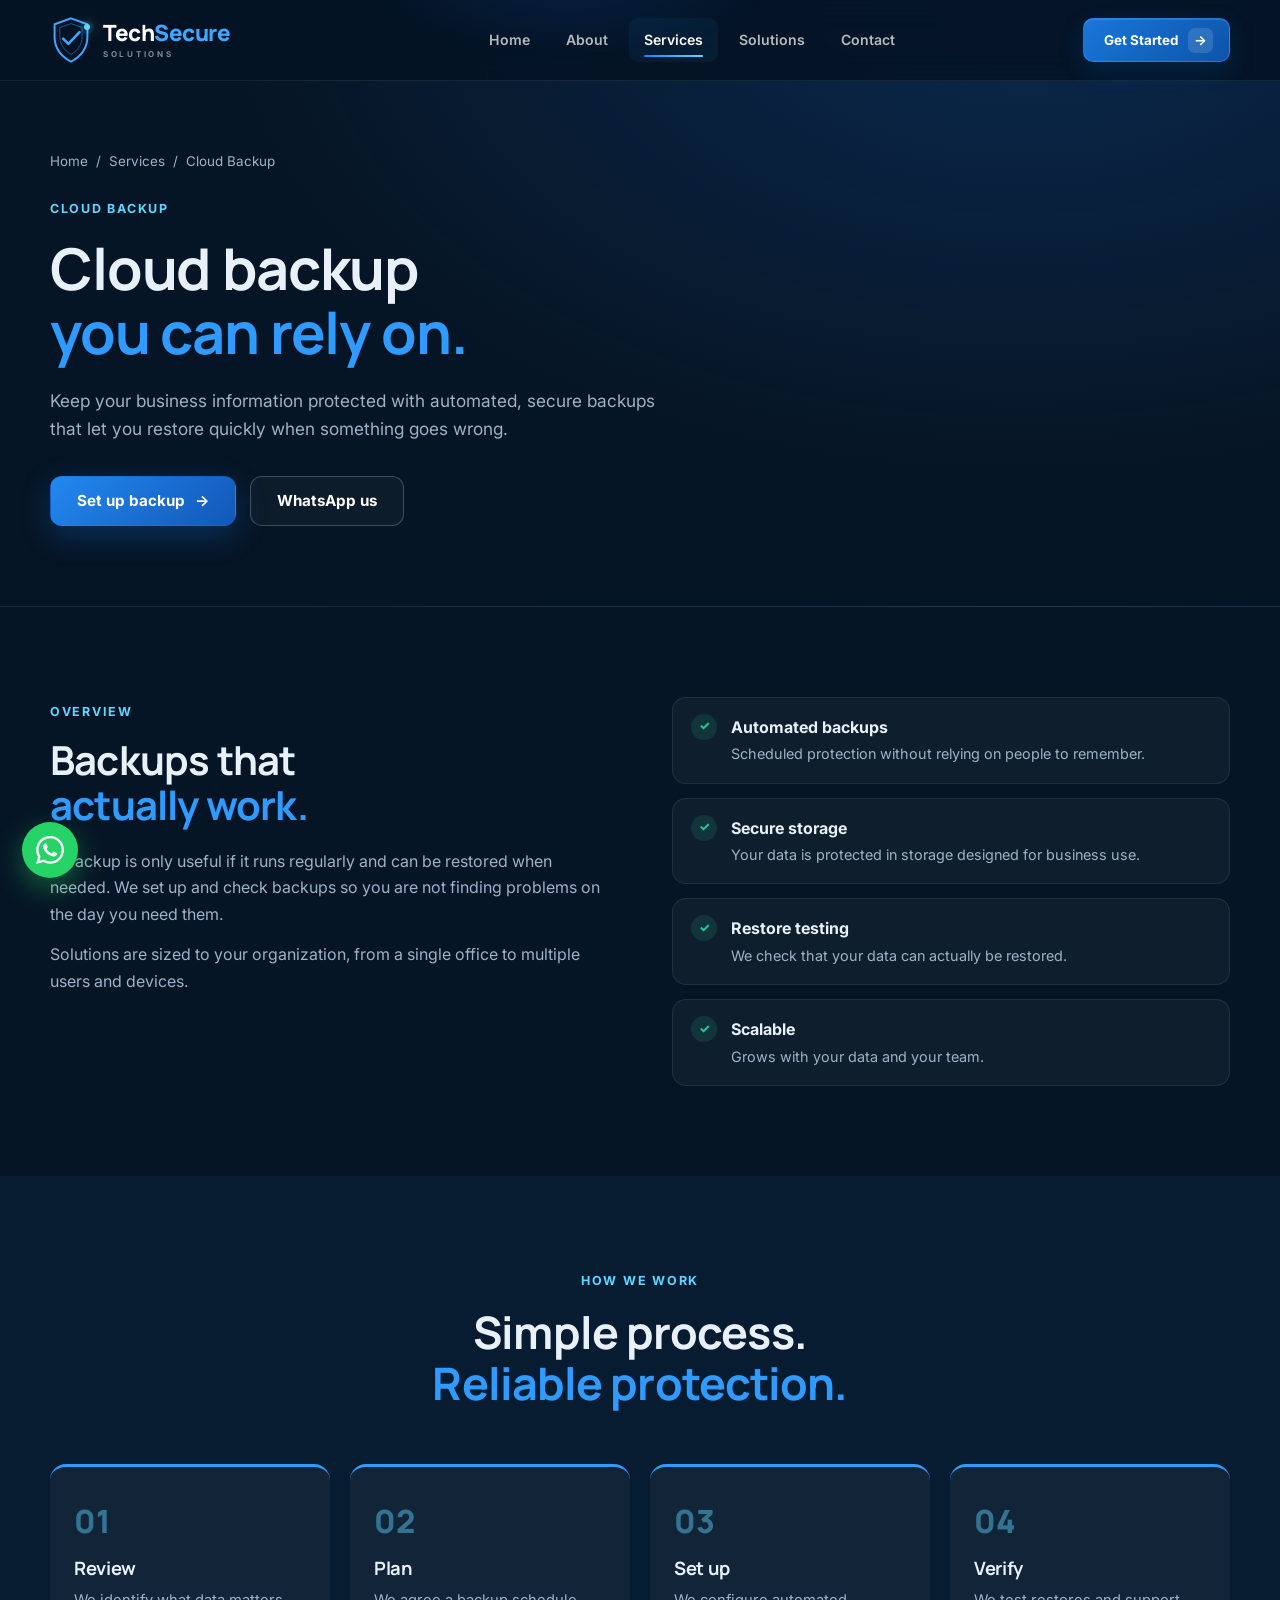
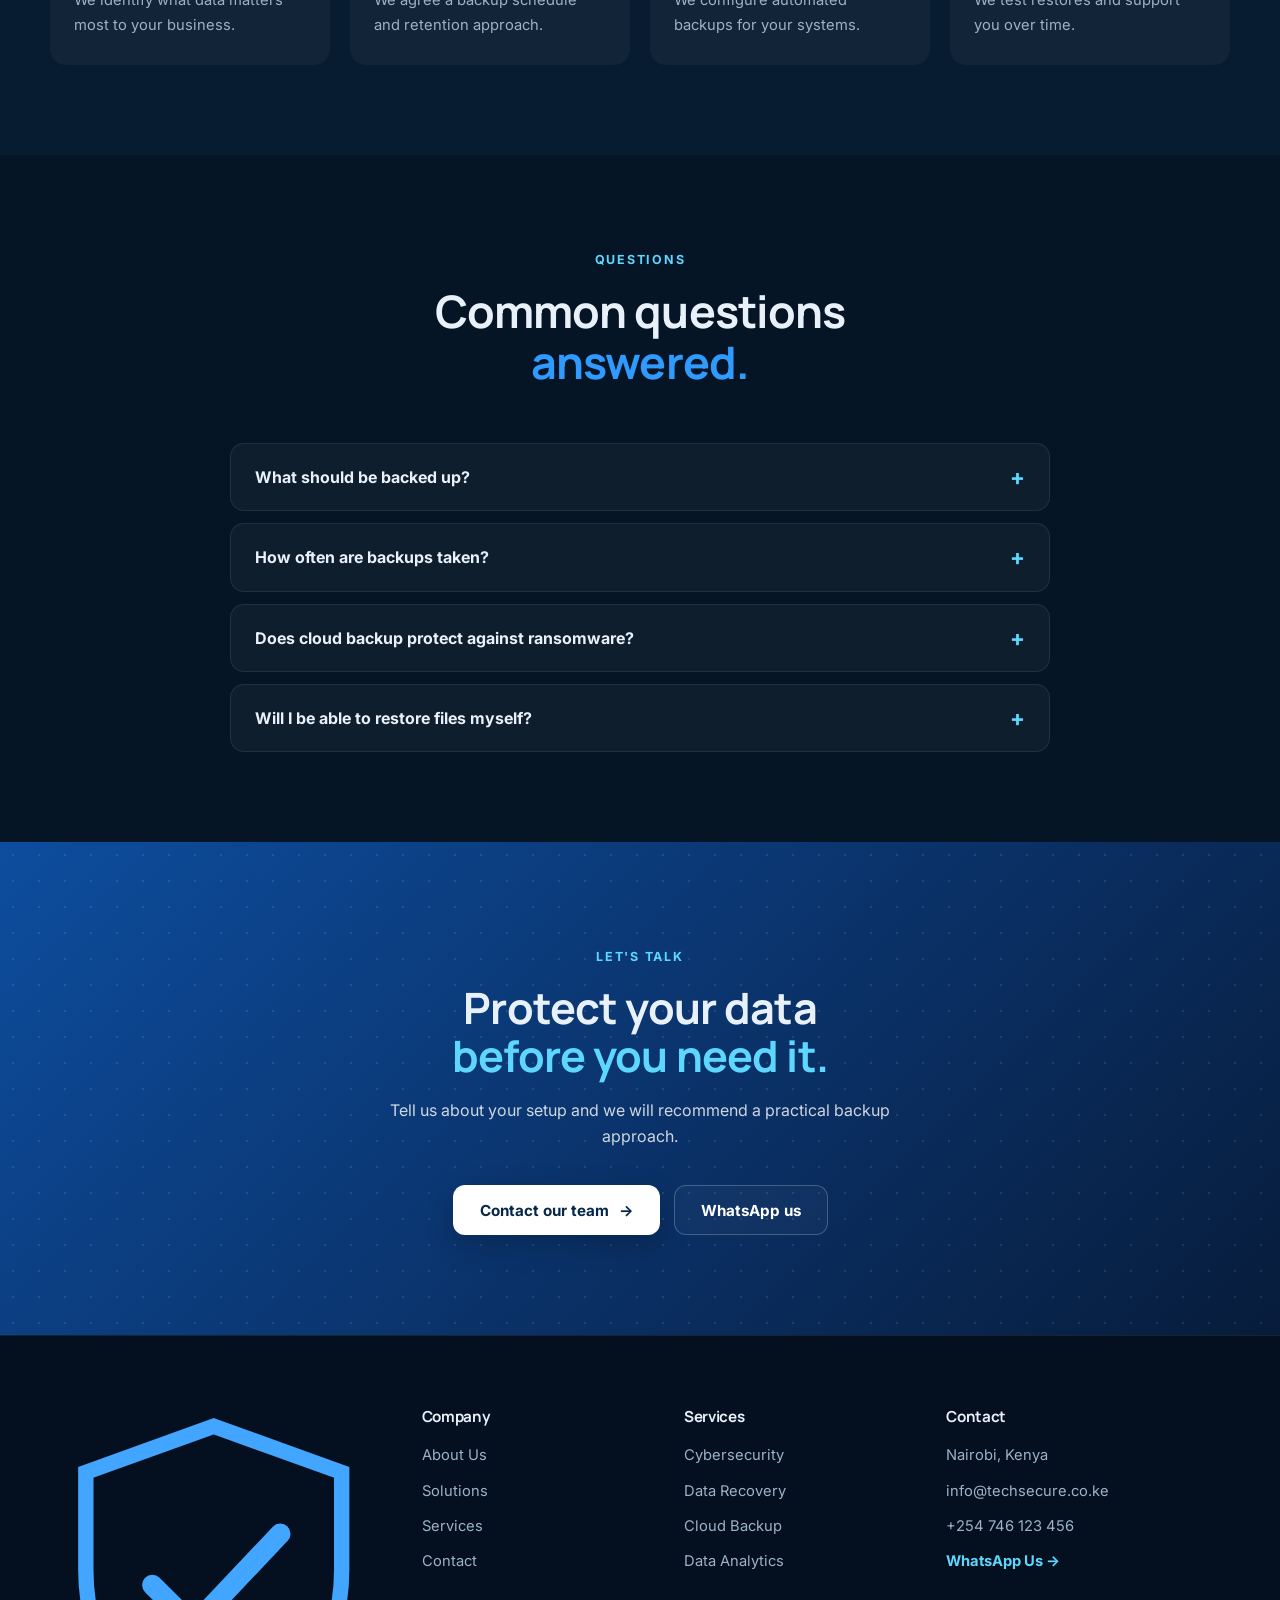
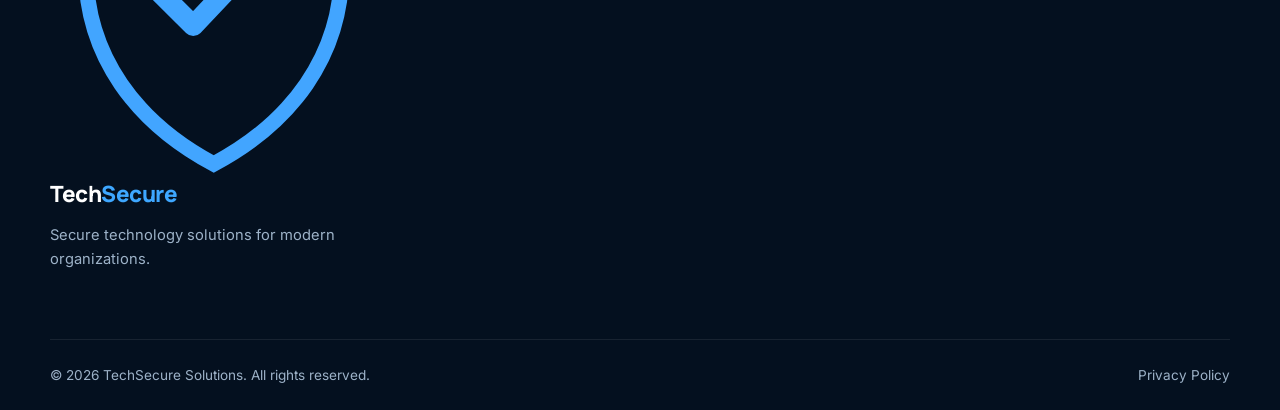
==== commit 1d2b47fe: "Revise cloud backup page for clarity and SEO Updated the cloud backup page to improve clarity and SE" ====
--- a/TechSecure/pages/cloud-backup.html
+++ b/TechSecure/pages/cloud-backup.html
@@ -3,17 +3,17 @@
 <head>
     <meta charset="UTF-8">
     <meta name="viewport" content="width=device-width, initial-scale=1.0">
-    <title>Cloud Backup Solutions in Nairobi, Kenya | TechSecure Solutions</title>
-    <meta name="description" content="TechSecure Solutions helps organizations in Nairobi and across Kenya plan and run secure, automated cloud backups that protect data and speed up recovery.">
+    <title>Cloud Backup Services in Nairobi, Kenya | TechSecure Solutions</title>
+    <meta name="description" content="Secure, automated cloud backup for organizations in Nairobi and across Kenya, so your business information is protected and recoverable.">
     <meta name="robots" content="index, follow">
     <meta name="theme-color" content="#061525">
-    <link rel="canonical" href="https://techsecure.co.ke/pages/cloud-backup.html">
+    <link rel="canonical" href="https://techsecureke.netlify.app/pages/cloud-backup.html">
 
     <meta property="og:type" content="website">
-    <meta property="og:url" content="https://techsecure.co.ke/pages/cloud-backup.html">
-    <meta property="og:title" content="Cloud Backup Solutions in Kenya | TechSecure Solutions">
-    <meta property="og:description" content="TechSecure Solutions helps organizations in Nairobi and across Kenya plan and run secure, automated cloud backups that protect data and speed up recovery.">
-    <meta property="og:image" content="https://techsecure.co.ke/images/og-image.png">
+    <meta property="og:url" content="https://techsecureke.netlify.app/pages/cloud-backup.html">
+    <meta property="og:title" content="Cloud Backup Services in Kenya | TechSecure Solutions">
+    <meta property="og:description" content="Reliable, secure and automated cloud backup for your business data.">
+    <meta property="og:image" content="https://techsecureke.netlify.app/images/og-image.png">
     <meta property="og:locale" content="en_KE">
 
     <link rel="icon" href="data:image/svg+xml,%3Csvg xmlns='http://www.w3.org/2000/svg' viewBox='0 0 32 32'%3E%3Crect width='32' height='32' rx='9' fill='%231466c8'/%3E%3Cpath d='M16 5.5l8 3v7c0 4.7-3.3 8.2-8 10-4.7-1.8-8-5.3-8-10v-7z' fill='none' stroke='%23fff' stroke-width='1.8' stroke-linejoin='round'/%3E%3Cpath d='M12 16l3 3 5-6' fill='none' stroke='%2319c29a' stroke-width='2.2' stroke-linecap='round' stroke-linejoin='round'/%3E%3C/svg%3E">
@@ -32,7 +32,6 @@
         <div class="header-glow"></div>
         <div class="container">
             <nav class="header-inner" aria-label="Main navigation">
-
                 <a href="../index.html" class="brand" aria-label="TechSecure Solutions home">
                     <span class="brand-icon" aria-hidden="true">
                         <svg width="42" height="48" viewBox="0 0 64 72" xmlns="http://www.w3.org/2000/svg">
@@ -65,7 +64,6 @@
                 <button class="menu-button" id="menuButton" type="button" aria-label="Open navigation menu" aria-expanded="false" aria-controls="main-navigation">
                     <span></span><span></span><span></span>
                 </button>
-
             </nav>
         </div>
     </header>
@@ -80,117 +78,70 @@
                     <span>Cloud Backup</span>
                 </div>
                 <span class="section-tag">CLOUD BACKUP</span>
-                <h1>Cloud backup solutions <span>for organizations in Kenya.</span></h1>
-                <p>A backup you have never tested is a hope, not a plan. We help you protect your important data with automated, secure cloud backups and confirm that you can actually restore from them.</p>
+                <h1>Cloud backup <span>you can rely on.</span></h1>
+                <p>Keep your business information protected with automated, secure backups that let you restore quickly when something goes wrong.</p>
                 <div class="hero-buttons">
-                    <a href="../index.html#contact" class="btn btn-primary">Request a consultation <span>→</span></a>
+                    <a href="../index.html#contact" class="btn btn-primary">Set up backup <span>→</span></a>
                     <a href="https://wa.me/254746123456?text=Hello%20TechSecure%2C%20I%27d%20like%20to%20ask%20about%20cloud%20backup." class="btn btn-outline" target="_blank" rel="noopener noreferrer">WhatsApp us</a>
                 </div>
             </div>
         </section>
 
-        <!-- OVERVIEW -->
         <section class="page-section">
             <div class="container split">
                 <div>
                     <span class="section-tag">OVERVIEW</span>
-                    <h2>Backups that work <span>when you need them.</span></h2>
-                    <p>Hardware fails, files get deleted and ransomware locks systems. When that happens, the value of your backup depends on three things: what it covers, how recent it is and whether it restores.</p>
-                    <p>We help you decide what to protect, set up backups that run on their own and check that recovery works, so a bad day does not become a lost month.</p>
+                    <h2>Backups that <span>actually work.</span></h2>
+                    <p>A backup is only useful if it runs regularly and can be restored when needed. We set up and check backups so you are not finding problems on the day you need them.</p>
+                    <p>Solutions are sized to your organization, from a single office to multiple users and devices.</p>
                 </div>
                 <ul class="check-list">
-                    <li><div><strong>Automated backups</strong><span>Scheduled backups that run without relying on someone remembering.</span></div></li>
-                    <li><div><strong>Secure storage</strong><span>Backed-up data protected with access controls and encryption.</span></div></li>
-                    <li><div><strong>Restore testing</strong><span>Regular checks that your data can be recovered when required.</span></div></li>
-                    <li><div><strong>Backup planning</strong><span>A clear plan for what is backed up, how often and for how long.</span></div></li>
+                    <li><div><strong>Automated backups</strong><span>Scheduled protection without relying on people to remember.</span></div></li>
+                    <li><div><strong>Secure storage</strong><span>Your data is protected in storage designed for business use.</span></div></li>
+                    <li><div><strong>Restore testing</strong><span>We check that your data can actually be restored.</span></div></li>
+                    <li><div><strong>Scalable</strong><span>Grows with your data and your team.</span></div></li>
                 </ul>
             </div>
         </section>
 
-        <!-- WHAT WE COVER -->
         <section class="page-section alt">
             <div class="container">
                 <div class="section-heading">
-                    <span class="section-tag">WHAT WE COVER</span>
-                    <h2>What your backup <span>can include.</span></h2>
-                    <p>We tailor the setup to your organization, from a small office to a growing team.</p>
-                </div>
-                <div class="grid-3">
-                    <article class="service-card">
-                        <div class="service-icon" aria-hidden="true">☁</div>
-                        <h3>File and folder backup</h3>
-                        <p>Protect shared drives, documents and working files across your team.</p>
-                    </article>
-                    <article class="service-card">
-                        <div class="service-icon" aria-hidden="true">▣</div>
-                        <h3>Computers and servers</h3>
-                        <p>Back up workstations and servers so a failed machine can be replaced quickly.</p>
-                    </article>
-                    <article class="service-card">
-                        <div class="service-icon" aria-hidden="true">◈</div>
-                        <h3>Email and business data</h3>
-                        <p>Keep copies of key business information held in cloud services.</p>
-                    </article>
-                    <article class="service-card">
-                        <div class="service-icon" aria-hidden="true">⟳</div>
-                        <h3>Scheduled and versioned copies</h3>
-                        <p>Keep earlier versions so you can roll back after a mistake or attack.</p>
-                    </article>
-                    <article class="service-card">
-                        <div class="service-icon" aria-hidden="true">⌁</div>
-                        <h3>Access control</h3>
-                        <p>Limit who can view, change or delete your backups.</p>
-                    </article>
-                    <article class="service-card">
-                        <div class="service-icon" aria-hidden="true">◐</div>
-                        <h3>Monitoring and reporting</h3>
-                        <p>Know when a backup fails instead of finding out when you need it.</p>
-                    </article>
-                </div>
-            </div>
-        </section>
-
-        <!-- PROCESS -->
+                    <span class="section-tag">HOW WE WORK</span>
+                    <h2>Simple process. <span>Reliable protection.</span></h2>
+                </div>
+                <div class="process-grid">
+                    <div class="process-item"><span>01</span><h3>Review</h3><p>We identify what data matters most to your business.</p></div>
+                    <div class="process-item"><span>02</span><h3>Plan</h3><p>We agree a backup schedule and retention approach.</p></div>
+                    <div class="process-item"><span>03</span><h3>Set up</h3><p>We configure automated backups for your systems.</p></div>
+                    <div class="process-item"><span>04</span><h3>Verify</h3><p>We test restores and support you over time.</p></div>
+                </div>
+            </div>
+        </section>
+
         <section class="page-section">
-            <div class="container">
-                <div class="section-heading">
-                    <span class="section-tag">HOW WE WORK</span>
-                    <h2>Plan it. Automate it. <span>Prove it works.</span></h2>
-                </div>
-                <div class="process-grid">
-                    <div class="process-item"><span>01</span><h3>Review</h3><p>We map your data, systems and how much downtime you can tolerate.</p></div>
-                    <div class="process-item"><span>02</span><h3>Design</h3><p>We agree what to back up, how often and how long to keep it.</p></div>
-                    <div class="process-item"><span>03</span><h3>Implement</h3><p>We set up automated backups with appropriate security controls.</p></div>
-                    <div class="process-item"><span>04</span><h3>Test and support</h3><p>We test restores and help you keep the setup working as you change.</p></div>
-                </div>
-            </div>
-        </section>
-
-        <!-- FAQ -->
-        <section class="page-section alt">
             <div class="container">
                 <div class="section-heading">
                     <span class="section-tag">QUESTIONS</span>
                     <h2>Common questions <span>answered.</span></h2>
                 </div>
                 <div class="faq">
-                    <details><summary>What is the difference between backup and sync?</summary><p>Sync tools copy changes, including deletions and corrupted files, to every device. A backup keeps separate, recoverable copies, often with earlier versions, so you can go back in time.</p></details>
-                    <details><summary>How often should we back up?</summary><p>It depends on how much work you can afford to redo. Many organizations back up daily; critical systems may need more frequent copies. We help you choose.</p></details>
-                    <details><summary>Is cloud backup secure?</summary><p>It can be, when it is configured properly with strong access controls and encryption. Security depends on the setup, which is why we plan it with you.</p></details>
-                    <details><summary>Can you help if we already have backups?</summary><p>Yes. We can review what you have, check coverage and test restores to find gaps before they cost you.</p></details>
-                </div>
-            </div>
-        </section>
-
-        <!-- CTA -->
+                    <details><summary>What should be backed up?</summary><p>Anything your business cannot afford to lose: documents, financial records, customer data, email and key systems. We help you decide.</p></details>
+                    <details><summary>How often are backups taken?</summary><p>That depends on how quickly your data changes. Many organizations back up daily; we will recommend a schedule that suits you.</p></details>
+                    <details><summary>Does cloud backup protect against ransomware?</summary><p>It greatly improves your ability to recover, provided backups are kept separate from your main systems. It should be combined with good <a href="cybersecurity.html">cybersecurity</a>.</p></details>
+                    <details><summary>Will I be able to restore files myself?</summary><p>In most setups, yes. We will show you how and support you if you need help.</p></details>
+                </div>
+            </div>
+        </section>
+
         <section class="cta" aria-labelledby="page-cta-title">
             <div class="cta-pattern" aria-hidden="true"></div>
             <div class="container" style="text-align:center;">
-                <span class="section-tag">PROTECT YOUR DATA</span>
-                <h2 id="page-cta-title" style="font-size:clamp(1.9rem,4vw,2.7rem);">Build a safer <span style="color:var(--cyan);">backup strategy.</span></h2>
-                <p style="margin:16px auto 30px;max-width:540px;color:rgba(255,255,255,.8);">Tell us what you need to protect and we will recommend a practical approach.</p>
+                <span class="section-tag">LET'S TALK</span>
+                <h2 id="page-cta-title" style="font-size:clamp(1.9rem,4vw,2.7rem);">Protect your data <span style="color:var(--cyan);">before you need it.</span></h2>
+                <p style="margin:16px auto 30px;max-width:520px;color:rgba(255,255,255,.8);">Tell us about your setup and we will recommend a practical backup approach.</p>
                 <div class="hero-buttons" style="justify-content:center;">
-                    <a href="../index.html#contact" class="btn btn-light">Talk about backup <span>→</span></a>
+                    <a href="../index.html#contact" class="btn btn-light">Contact our team <span>→</span></a>
                     <a href="https://wa.me/254746123456?text=Hello%20TechSecure%2C%20I%27d%20like%20to%20ask%20about%20your%20services." class="btn btn-outline" target="_blank" rel="noopener noreferrer">WhatsApp us</a>
                 </div>
             </div>
